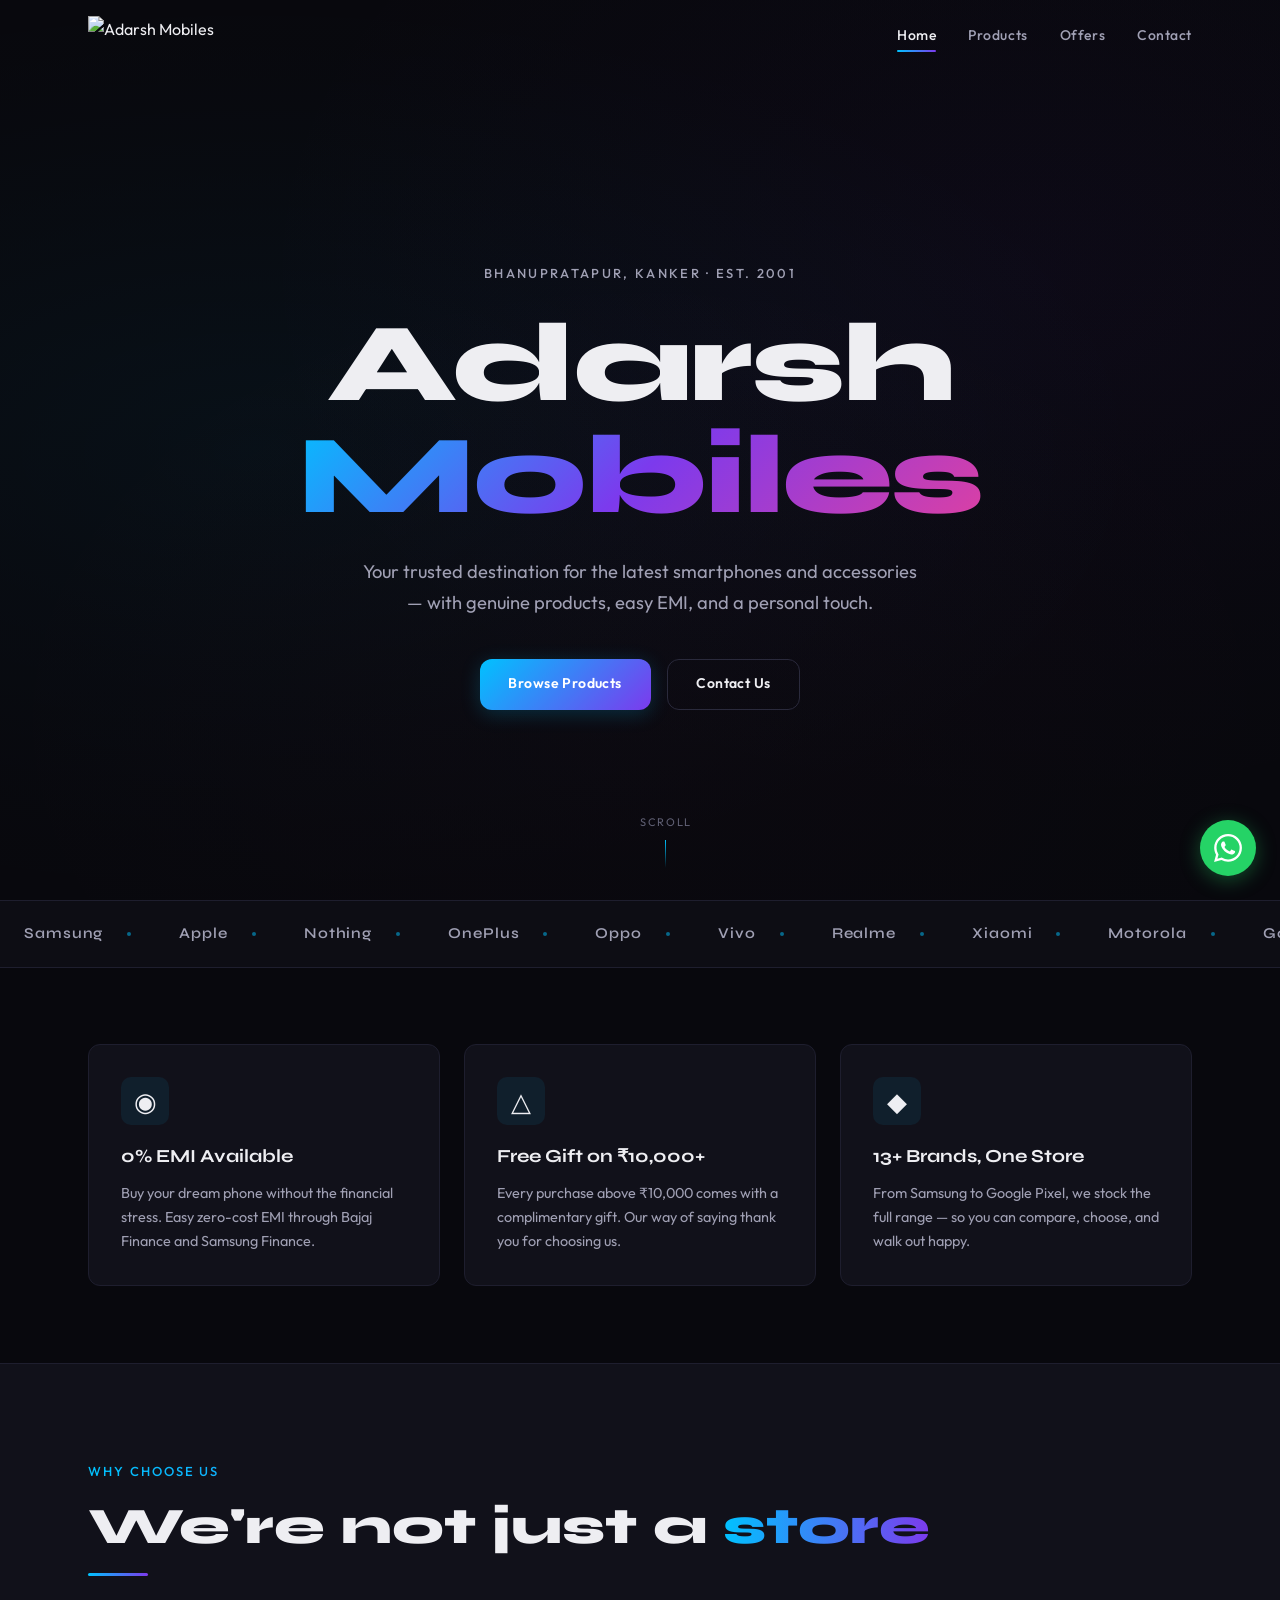
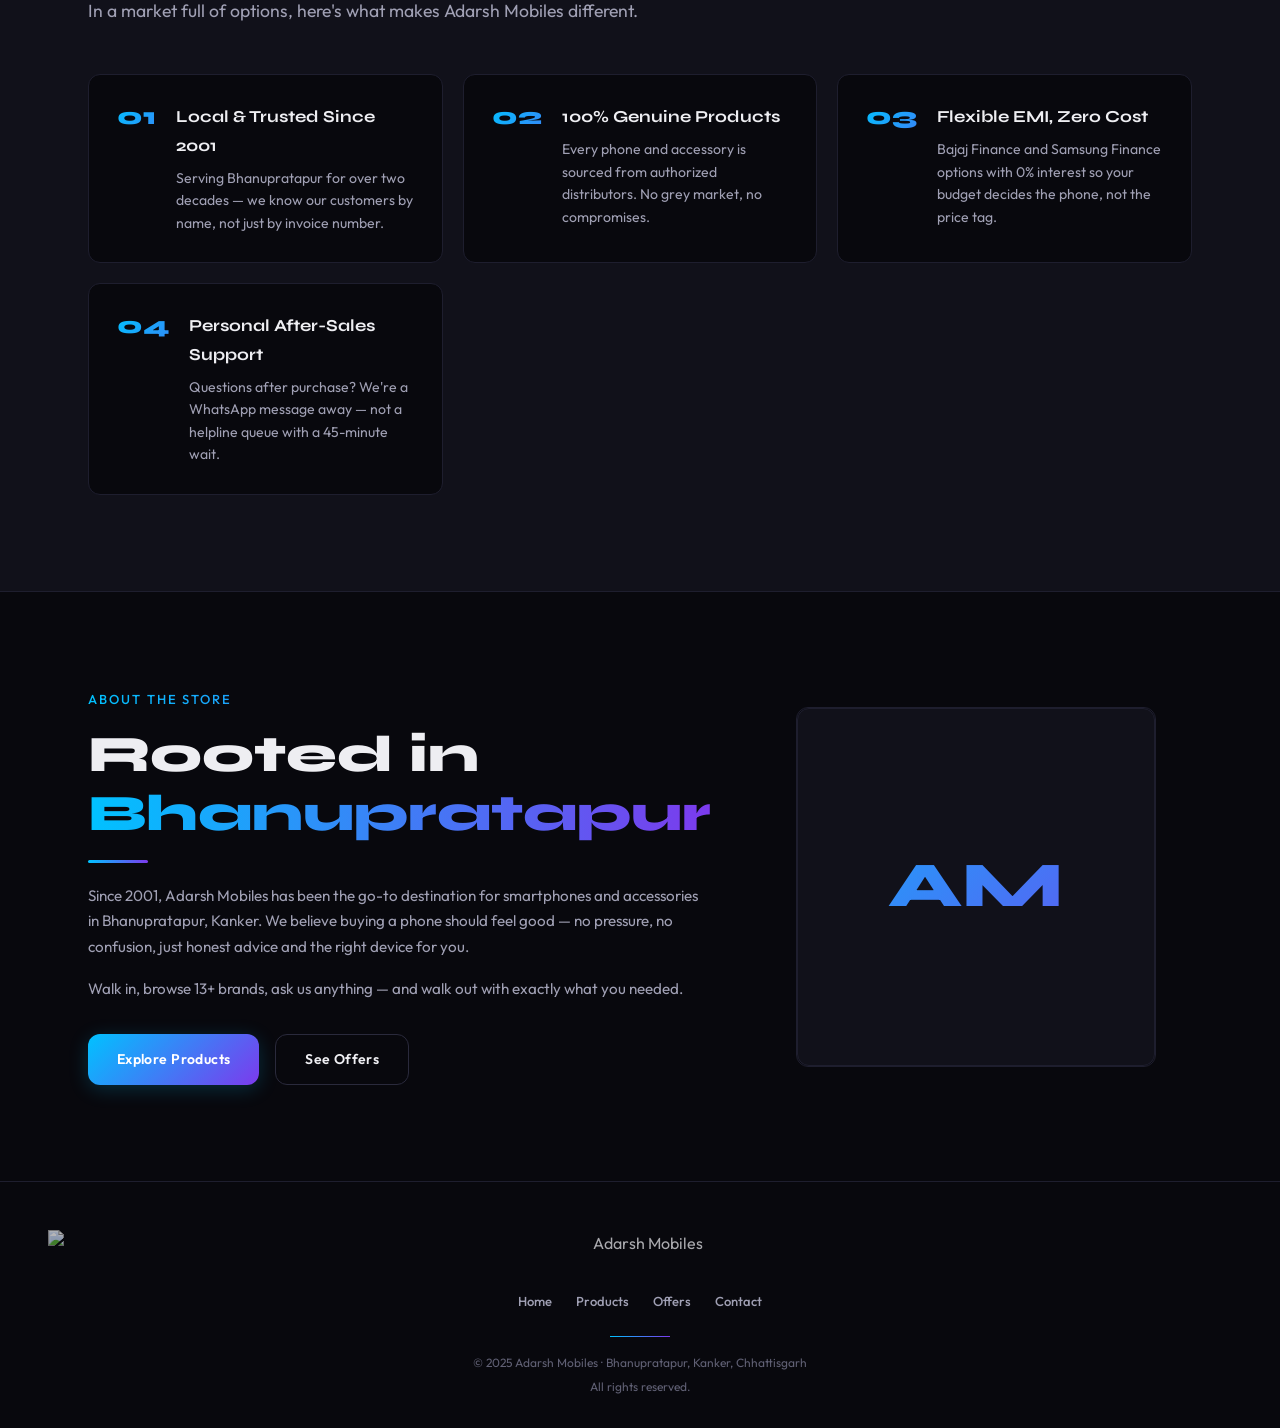
==== index.html @ e7bdaf37 "Add files via upload" ====
<!DOCTYPE html>
<html lang="en">
<head>
  <meta charset="UTF-8" />
  <meta name="viewport" content="width=device-width, initial-scale=1.0" />
  <title>Adarsh Mobiles — Bhanupratapur</title>
  <meta name="description" content="Adarsh Mobiles – Your trusted mobile phone destination in Bhanupratapur, Kanker since 2001. Latest smartphones, accessories, 0% EMI available." />
  <link rel="icon" type="image/png" href="assets/logo.png" />
  <link rel="stylesheet" href="styles.css" />
</head>
<body>

<!-- NAVBAR -->
<nav class="navbar" id="navbar">
  <div class="nav-container">
    <a href="index.html" class="nav-logo">
      <img src="assets/logo.png" alt="Adarsh Mobiles" />
    </a>
    <div class="nav-links" id="navLinks">
      <a href="index.html"    class="nav-link">Home</a>
      <a href="products.html" class="nav-link">Products</a>
      <a href="offers.html"   class="nav-link">Offers</a>
      <a href="contact.html"  class="nav-link">Contact</a>
    </div>
    <button class="hamburger" id="hamburger" aria-label="Toggle menu">
      <span></span><span></span><span></span>
    </button>
  </div>
</nav>

<!-- HERO -->
<section class="hero">
  <div class="hero-bg">
    <!-- Replace src below with actual shop photo when available -->
    <!-- <img class="hero-bg-img" src="assets/shop.jpg" alt="Adarsh Mobiles Store" /> -->
    <div class="hero-bg-placeholder">
      <div class="hero-bg-pattern"></div>
    </div>
  </div>
  <div class="hero-overlay"></div>

  <div class="hero-content page-content">
    <p class="hero-label">Bhanupratapur, Kanker &middot; Est. 2001</p>
    <h1 class="hero-title">
      Adarsh<br /><em>Mobiles</em>
    </h1>
    <p class="hero-tagline">
      Your trusted destination for the latest smartphones and accessories — with genuine products, easy EMI, and a personal touch.
    </p>
    <div class="hero-actions">
      <a href="products.html" class="btn btn-primary">Browse Products</a>
      <a href="contact.html"  class="btn btn-outline">Contact Us</a>
    </div>
  </div>

  <div class="hero-scroll-hint">
    <span>Scroll</span>
    <div class="scroll-arrow"></div>
  </div>
</section>

<!-- BRAND MARQUEE -->
<div class="marquee-section">
  <div class="marquee-track">
    <!-- First set -->
    <div class="marquee-item"><span>Samsung</span><div class="marquee-dot"></div></div>
    <div class="marquee-item"><span>Apple</span><div class="marquee-dot"></div></div>
    <div class="marquee-item"><span>Nothing</span><div class="marquee-dot"></div></div>
    <div class="marquee-item"><span>OnePlus</span><div class="marquee-dot"></div></div>
    <div class="marquee-item"><span>Oppo</span><div class="marquee-dot"></div></div>
    <div class="marquee-item"><span>Vivo</span><div class="marquee-dot"></div></div>
    <div class="marquee-item"><span>Realme</span><div class="marquee-dot"></div></div>
    <div class="marquee-item"><span>Xiaomi</span><div class="marquee-dot"></div></div>
    <div class="marquee-item"><span>Motorola</span><div class="marquee-dot"></div></div>
    <div class="marquee-item"><span>Google Pixel</span><div class="marquee-dot"></div></div>
    <div class="marquee-item"><span>iQOO</span><div class="marquee-dot"></div></div>
    <div class="marquee-item"><span>CMF</span><div class="marquee-dot"></div></div>
    <div class="marquee-item"><span>Poco</span><div class="marquee-dot"></div></div>
    <!-- Duplicate for seamless loop -->
    <div class="marquee-item"><span>Samsung</span><div class="marquee-dot"></div></div>
    <div class="marquee-item"><span>Apple</span><div class="marquee-dot"></div></div>
    <div class="marquee-item"><span>Nothing</span><div class="marquee-dot"></div></div>
    <div class="marquee-item"><span>OnePlus</span><div class="marquee-dot"></div></div>
    <div class="marquee-item"><span>Oppo</span><div class="marquee-dot"></div></div>
    <div class="marquee-item"><span>Vivo</span><div class="marquee-dot"></div></div>
    <div class="marquee-item"><span>Realme</span><div class="marquee-dot"></div></div>
    <div class="marquee-item"><span>Xiaomi</span><div class="marquee-dot"></div></div>
    <div class="marquee-item"><span>Motorola</span><div class="marquee-dot"></div></div>
    <div class="marquee-item"><span>Google Pixel</span><div class="marquee-dot"></div></div>
    <div class="marquee-item"><span>iQOO</span><div class="marquee-dot"></div></div>
    <div class="marquee-item"><span>CMF</span><div class="marquee-dot"></div></div>
    <div class="marquee-item"><span>Poco</span><div class="marquee-dot"></div></div>
  </div>
</div>

<!-- USP STRIP -->
<div style="background: var(--bg);">
  <div class="usp-grid reveal">
    <div class="usp-card">
      <div class="usp-icon">&#9673;</div>
      <h3>0% EMI Available</h3>
      <p>Buy your dream phone without the financial stress. Easy zero-cost EMI through Bajaj Finance and Samsung Finance.</p>
    </div>
    <div class="usp-card reveal reveal-delay-1">
      <div class="usp-icon">&#9651;</div>
      <h3>Free Gift on ₹10,000+</h3>
      <p>Every purchase above ₹10,000 comes with a complimentary gift. Our way of saying thank you for choosing us.</p>
    </div>
    <div class="usp-card reveal reveal-delay-2">
      <div class="usp-icon">&#9670;</div>
      <h3>13+ Brands, One Store</h3>
      <p>From Samsung to Google Pixel, we stock the full range — so you can compare, choose, and walk out happy.</p>
    </div>
  </div>
</div>

<!-- WHY CHOOSE US -->
<div style="background: var(--surface); border-top: 1px solid var(--border); border-bottom: 1px solid var(--border);">
  <div class="section">
    <div class="section-label reveal">Why Choose Us</div>
    <h2 class="section-title reveal reveal-delay-1">We're not just a <em>store</em></h2>
    <div class="gold-rule reveal reveal-delay-2"></div>
    <p class="section-subtitle reveal reveal-delay-2" style="margin-bottom: 3rem;">
      In a market full of options, here's what makes Adarsh Mobiles different.
    </p>
    <div class="wcus-grid">
      <div class="wcu-card reveal">
        <div class="wcu-num">01</div>
        <div>
          <h3>Local & Trusted Since 2001</h3>
          <p>Serving Bhanupratapur for over two decades — we know our customers by name, not just by invoice number.</p>
        </div>
      </div>
      <div class="wcu-card reveal reveal-delay-1">
        <div class="wcu-num">02</div>
        <div>
          <h3>100% Genuine Products</h3>
          <p>Every phone and accessory is sourced from authorized distributors. No grey market, no compromises.</p>
        </div>
      </div>
      <div class="wcu-card reveal reveal-delay-2">
        <div class="wcu-num">03</div>
        <div>
          <h3>Flexible EMI, Zero Cost</h3>
          <p>Bajaj Finance and Samsung Finance options with 0% interest so your budget decides the phone, not the price tag.</p>
        </div>
      </div>
      <div class="wcu-card reveal reveal-delay-3">
        <div class="wcu-num">04</div>
        <div>
          <h3>Personal After-Sales Support</h3>
          <p>Questions after purchase? We're a WhatsApp message away — not a helpline queue with a 45-minute wait.</p>
        </div>
      </div>
    </div>
  </div>
</div>

<!-- ABOUT SNIPPET -->
<div class="section">
  <div class="about-snippet">
    <div class="about-text">
      <div class="section-label reveal">About the Store</div>
      <h2 class="section-title reveal reveal-delay-1">Rooted in <em>Bhanupratapur</em></h2>
      <div class="gold-rule reveal reveal-delay-1"></div>
      <div class="reveal reveal-delay-2">
        <p>Since 2001, Adarsh Mobiles has been the go-to destination for smartphones and accessories in Bhanupratapur, Kanker. We believe buying a phone should feel good — no pressure, no confusion, just honest advice and the right device for you.</p>
        <p>Walk in, browse 13+ brands, ask us anything — and walk out with exactly what you needed.</p>
      </div>
      <div class="reveal reveal-delay-3" style="margin-top: 2rem; display: flex; gap: 1rem; flex-wrap: wrap;">
        <a href="products.html" class="btn btn-primary">Explore Products</a>
        <a href="offers.html"   class="btn btn-outline">See Offers</a>
      </div>
    </div>
    <div class="about-visual reveal reveal-delay-2">
      <!-- Replace with shop photo -->
      <div class="about-visual-placeholder">AM</div>
    </div>
  </div>
</div>

<!-- FLOATING WHATSAPP -->
<a href="https://wa.me/916264002060?text=Hi%2C%20I%27m%20interested%20in%20your%20products%20at%20Adarsh%20Mobiles."
   class="float-wa" aria-label="Chat on WhatsApp" target="_blank" rel="noopener">
  <svg viewBox="0 0 24 24" xmlns="http://www.w3.org/2000/svg">
    <path d="M17.472 14.382c-.297-.149-1.758-.867-2.03-.967-.273-.099-.471-.148-.67.15-.197.297-.767.966-.94 1.164-.173.199-.347.223-.644.075-.297-.15-1.255-.463-2.39-1.475-.883-.788-1.48-1.761-1.653-2.059-.173-.297-.018-.458.13-.606.134-.133.298-.347.446-.52.149-.174.198-.298.298-.497.099-.198.05-.371-.025-.52-.075-.149-.669-1.612-.916-2.207-.242-.579-.487-.5-.669-.51-.173-.008-.371-.01-.57-.01-.198 0-.52.074-.792.372-.272.297-1.04 1.016-1.04 2.479 0 1.462 1.065 2.875 1.213 3.074.149.198 2.096 3.2 5.077 4.487.709.306 1.262.489 1.694.625.712.227 1.36.195 1.871.118.571-.085 1.758-.719 2.006-1.413.248-.694.248-1.289.173-1.413-.074-.124-.272-.198-.57-.347m-5.421 7.403h-.004a9.87 9.87 0 01-5.031-1.378l-.361-.214-3.741.982.998-3.648-.235-.374a9.86 9.86 0 01-1.51-5.26c.001-5.45 4.436-9.884 9.888-9.884 2.64 0 5.122 1.03 6.988 2.898a9.825 9.825 0 012.893 6.994c-.003 5.45-4.437 9.884-9.885 9.884m8.413-18.297A11.815 11.815 0 0012.05 0C5.495 0 .16 5.335.157 11.892c0 2.096.547 4.142 1.588 5.945L.057 24l6.305-1.654a11.882 11.882 0 005.683 1.448h.005c6.554 0 11.89-5.335 11.893-11.893a11.821 11.821 0 00-3.48-8.413z"/>
  </svg>
</a>

<!-- FOOTER -->
<footer>
  <div class="footer-logo">
    <img src="assets/logo.png" alt="Adarsh Mobiles" />
  </div>
  <div class="footer-links">
    <a href="index.html"    class="footer-link">Home</a>
    <a href="products.html" class="footer-link">Products</a>
    <a href="offers.html"   class="footer-link">Offers</a>
    <a href="contact.html"  class="footer-link">Contact</a>
  </div>
  <div class="footer-divider"></div>
  <p class="footer-copy">
    &copy; 2025 Adarsh Mobiles &middot; Bhanupratapur, Kanker, Chhattisgarh<br />
    <span style="margin-top:0.25rem; display:block;">All rights reserved.</span>
  </p>
</footer>

<script src="main.js"></script>
</body>
</html>
---- styles.css ----
/* ═══════════════════════════════════════════
   ADARSH MOBILES — STYLES
   Fonts: Syne (headings) + Outfit (body)
   Theme: Dark + Cyan→Violet gradient accent
   ═══════════════════════════════════════════ */

@import url('https://fonts.googleapis.com/css2?family=Syne:wght@400;500;600;700;800&family=Outfit:wght@300;400;500;600&display=swap');

/* ── VARIABLES ── */
:root {
  --bg:         #08080D;
  --bg-alt:     #0D0D14;
  --surface:    #11111A;
  --surface-2:  #161622;
  --border:     #1E1E2E;
  --border-light:#2A2A3C;

  --text:       #EEEEF2;
  --text-muted: #A0A0B4;
  --text-dim:   #606074;

  /* Gradient system */
  --cyan:       #00C2FF;
  --violet:     #7C3AED;
  --magenta:    #E040A0;
  --gradient:   linear-gradient(135deg, var(--cyan), var(--violet));
  --gradient-h: linear-gradient(90deg, var(--cyan), var(--violet));
  --gradient-warm: linear-gradient(135deg, var(--violet), var(--magenta));
  --gradient-full: linear-gradient(135deg, var(--cyan), var(--violet), var(--magenta));

  /* WhatsApp */
  --wa-green:   #25D366;

  --font-head:  'Syne', sans-serif;
  --font-body:  'Outfit', sans-serif;

  --nav-h:      72px;
  --radius:     12px;
  --radius-sm:  8px;
  --max-w:      1200px;
  --transition: 0.35s cubic-bezier(0.25, 0.46, 0.45, 0.94);
}

/* ── RESET ── */
*, *::before, *::after { box-sizing: border-box; margin: 0; padding: 0; }

html {
  scroll-behavior: smooth;
  -webkit-font-smoothing: antialiased;
  -moz-osx-font-smoothing: grayscale;
}

body {
  font-family: var(--font-body);
  font-weight: 400;
  color: var(--text);
  background: var(--bg);
  line-height: 1.7;
  overflow-x: hidden;
}

img { max-width: 100%; display: block; }
a { color: inherit; text-decoration: none; }

::selection {
  background: var(--violet);
  color: #fff;
}

/* ── UTILITY ── */
.page-content { max-width: var(--max-w); margin: 0 auto; padding: 0 clamp(1.25rem, 4vw, 3rem); }
.section { max-width: var(--max-w); margin: 0 auto; padding: clamp(3rem, 8vw, 6rem) clamp(1.25rem, 4vw, 3rem); }

.section-label {
  font-family: var(--font-body);
  font-weight: 500;
  font-size: 13px;
  letter-spacing: 0.15em;
  text-transform: uppercase;
  background: var(--gradient-h);
  -webkit-background-clip: text;
  -webkit-text-fill-color: transparent;
  background-clip: text;
  margin-bottom: 1rem;
}

.section-title {
  font-family: var(--font-head);
  font-weight: 800;
  font-size: clamp(1.9rem, 4.5vw, 3.2rem);
  line-height: 1.15;
  color: var(--text);
  margin-bottom: 1rem;
}

.section-title em {
  font-style: normal;
  background: var(--gradient-h);
  -webkit-background-clip: text;
  -webkit-text-fill-color: transparent;
  background-clip: text;
}

.section-subtitle {
  font-size: clamp(0.95rem, 1.5vw, 1.1rem);
  color: var(--text-muted);
  max-width: 600px;
  line-height: 1.7;
}

.gold-rule {
  width: 60px;
  height: 3px;
  background: var(--gradient-h);
  border-radius: 3px;
  margin-bottom: 1.25rem;
}

/* ── NAVBAR ── */
.navbar {
  position: fixed;
  top: 0; left: 0; right: 0;
  z-index: 1000;
  height: var(--nav-h);
  display: flex;
  align-items: center;
  transition: background var(--transition), box-shadow var(--transition), backdrop-filter var(--transition);
}

.navbar.scrolled {
  background: rgba(8, 8, 13, 0.85);
  backdrop-filter: blur(20px) saturate(1.4);
  -webkit-backdrop-filter: blur(20px) saturate(1.4);
  box-shadow: 0 1px 0 var(--border);
}

.nav-container {
  max-width: var(--max-w);
  width: 100%;
  margin: 0 auto;
  padding: 0 clamp(1.25rem, 4vw, 3rem);
  display: flex;
  align-items: center;
  justify-content: space-between;
}

.nav-logo img {
  height: 40px;
  width: auto;
  transition: opacity var(--transition);
}
.nav-logo:hover img { opacity: 0.8; }

.nav-links {
  display: flex;
  gap: 2rem;
  align-items: center;
}

.nav-link {
  font-family: var(--font-body);
  font-weight: 500;
  font-size: 14px;
  letter-spacing: 0.04em;
  color: var(--text-muted);
  transition: color var(--transition);
  position: relative;
}

.nav-link::after {
  content: '';
  position: absolute;
  bottom: -4px;
  left: 0;
  width: 0;
  height: 2px;
  background: var(--gradient-h);
  border-radius: 2px;
  transition: width var(--transition);
}

.nav-link:hover,
.nav-link.active { color: var(--text); }
.nav-link:hover::after,
.nav-link.active::after { width: 100%; }

/* Hamburger */
.hamburger {
  display: none;
  flex-direction: column;
  gap: 5px;
  background: none;
  border: none;
  cursor: pointer;
  padding: 4px;
  z-index: 1001;
}

.hamburger span {
  width: 24px;
  height: 2px;
  background: var(--text);
  border-radius: 2px;
  transition: var(--transition);
}

.hamburger.open span:nth-child(1) { transform: rotate(45deg) translate(5px, 5px); }
.hamburger.open span:nth-child(2) { opacity: 0; }
.hamburger.open span:nth-child(3) { transform: rotate(-45deg) translate(5px, -5px); }

/* ── HERO ── */
.hero {
  position: relative;
  min-height: 100vh;
  min-height: 100dvh;
  display: flex;
  align-items: center;
  justify-content: center;
  overflow: hidden;
}

.hero-bg {
  position: absolute;
  inset: 0;
  z-index: 0;
}

.hero-bg-img {
  width: 100%;
  height: 100%;
  object-fit: cover;
  animation: kenBurns 25s ease-in-out infinite alternate;
}

@keyframes kenBurns {
  0%   { transform: scale(1)    translate(0, 0); }
  100% { transform: scale(1.08) translate(-1%, -1%); }
}

.hero-bg-placeholder {
  width: 100%; height: 100%;
  background: var(--bg);
  position: relative;
  overflow: hidden;
}

.hero-bg-pattern {
  position: absolute;
  inset: 0;
  background:
    radial-gradient(ellipse 70% 50% at 20% 50%, rgba(0, 194, 255, 0.06), transparent),
    radial-gradient(ellipse 60% 60% at 80% 30%, rgba(124, 58, 237, 0.06), transparent),
    radial-gradient(ellipse 50% 50% at 50% 80%, rgba(224, 64, 160, 0.04), transparent);
  animation: patternDrift 20s ease-in-out infinite alternate;
}

@keyframes patternDrift {
  0%   { transform: scale(1) translate(0, 0); }
  100% { transform: scale(1.05) translate(-1%, 1%); }
}

.hero-overlay {
  position: absolute;
  inset: 0;
  z-index: 1;
  background:
    linear-gradient(180deg, rgba(8,8,13,0.4) 0%, rgba(8,8,13,0.2) 40%, rgba(8,8,13,0.7) 100%);
}

.hero-content {
  position: relative;
  z-index: 2;
  text-align: center;
  padding-top: var(--nav-h);
}

.hero-label {
  font-family: var(--font-body);
  font-weight: 500;
  font-size: 13px;
  letter-spacing: 0.18em;
  text-transform: uppercase;
  color: var(--text-muted);
  margin-bottom: 1.5rem;
  opacity: 0;
  animation: fadeUp 0.8s ease forwards 0.2s;
}

.hero-title {
  font-family: var(--font-head);
  font-weight: 800;
  font-size: clamp(3rem, 10vw, 7rem);
  line-height: 1.0;
  letter-spacing: -0.02em;
  margin-bottom: 1.5rem;
  opacity: 0;
  animation: fadeUp 0.8s ease forwards 0.5s;
}

.hero-title em {
  font-style: normal;
  background: var(--gradient-full);
  -webkit-background-clip: text;
  -webkit-text-fill-color: transparent;
  background-clip: text;
}

.hero-tagline {
  font-size: clamp(0.95rem, 1.8vw, 1.15rem);
  color: var(--text-muted);
  max-width: 560px;
  margin: 0 auto 2.5rem;
  line-height: 1.7;
  opacity: 0;
  animation: fadeUp 0.8s ease forwards 0.8s;
}

.hero-actions {
  display: flex;
  gap: 1rem;
  justify-content: center;
  flex-wrap: wrap;
  opacity: 0;
  animation: fadeUp 0.8s ease forwards 1.1s;
}

@keyframes fadeUp {
  from { opacity: 0; transform: translateY(24px); }
  to   { opacity: 1; transform: translateY(0); }
}

.hero-scroll-hint {
  position: absolute;
  bottom: 2rem;
  left: 50%;
  transform: translateX(-50%);
  z-index: 2;
  display: flex;
  flex-direction: column;
  align-items: center;
  gap: 0.5rem;
  color: var(--text-dim);
  font-size: 11px;
  letter-spacing: 0.15em;
  text-transform: uppercase;
  opacity: 0;
  animation: fadeUp 0.8s ease forwards 1.5s;
}

.scroll-arrow {
  width: 1px;
  height: 28px;
  background: linear-gradient(to bottom, var(--cyan), transparent);
  animation: scrollPulse 2s ease-in-out infinite;
}

@keyframes scrollPulse {
  0%, 100% { opacity: 0.4; transform: scaleY(0.7); }
  50%      { opacity: 1;   transform: scaleY(1); }
}

/* ── BUTTONS ── */
.btn {
  display: inline-flex;
  align-items: center;
  gap: 0.5rem;
  font-family: var(--font-body);
  font-weight: 600;
  font-size: 14px;
  letter-spacing: 0.03em;
  padding: 0.8rem 1.8rem;
  border-radius: var(--radius);
  border: none;
  cursor: pointer;
  transition: all var(--transition);
  white-space: nowrap;
}

.btn-primary {
  background: var(--gradient);
  color: #fff;
  box-shadow: 0 4px 20px rgba(0, 194, 255, 0.2);
}
.btn-primary:hover {
  transform: translateY(-2px);
  box-shadow: 0 8px 30px rgba(0, 194, 255, 0.3);
}

.btn-outline {
  background: transparent;
  color: var(--text);
  border: 1px solid var(--border-light);
}
.btn-outline:hover {
  border-color: var(--cyan);
  color: var(--cyan);
  transform: translateY(-2px);
}

.btn-wa {
  background: var(--wa-green);
  color: #fff;
  font-size: 13px;
  padding: 0.65rem 1.4rem;
  border-radius: var(--radius-sm);
}
.btn-wa:hover {
  transform: translateY(-2px);
  box-shadow: 0 6px 20px rgba(37, 211, 102, 0.3);
}

/* ── MARQUEE ── */
.marquee-section {
  border-top: 1px solid var(--border);
  border-bottom: 1px solid var(--border);
  background: var(--bg-alt);
  padding: 1.25rem 0;
  overflow: hidden;
}

.marquee-track {
  display: flex;
  width: max-content;
  animation: marqueeScroll 40s linear infinite;
}

.marquee-track:hover { animation-play-state: paused; }

@keyframes marqueeScroll {
  to { transform: translateX(-50%); }
}

.marquee-item {
  display: flex;
  align-items: center;
  gap: 1.5rem;
  padding: 0 1.5rem;
  white-space: nowrap;
}

.marquee-item span {
  font-family: var(--font-head);
  font-weight: 600;
  font-size: 15px;
  letter-spacing: 0.06em;
  color: var(--text-muted);
  transition: color var(--transition);
}

.marquee-item:hover span { color: var(--text); }

.marquee-dot {
  width: 4px;
  height: 4px;
  border-radius: 50%;
  background: var(--cyan);
  opacity: 0.5;
}

/* ── USP CARDS ── */
.usp-grid {
  max-width: var(--max-w);
  margin: 0 auto;
  padding: clamp(3rem, 6vw, 5rem) clamp(1.25rem, 4vw, 3rem);
  display: grid;
  grid-template-columns: repeat(auto-fit, minmax(280px, 1fr));
  gap: 1.5rem;
}

.usp-card {
  position: relative;
  background: var(--surface);
  border: 1px solid var(--border);
  border-radius: var(--radius);
  padding: 2rem;
  transition: all var(--transition);
  overflow: hidden;
}

.usp-card::before {
  content: '';
  position: absolute;
  top: 0; left: 0; right: 0;
  height: 2px;
  background: var(--gradient-h);
  opacity: 0;
  transition: opacity var(--transition);
}

.usp-card:hover {
  transform: translateY(-4px);
  border-color: var(--border-light);
  box-shadow: 0 12px 40px rgba(0, 0, 0, 0.3);
}

.usp-card:hover::before { opacity: 1; }

.usp-icon {
  font-size: 1.6rem;
  margin-bottom: 1rem;
  width: 48px;
  height: 48px;
  display: flex;
  align-items: center;
  justify-content: center;
  border-radius: 10px;
  background: rgba(0, 194, 255, 0.08);
}

.usp-card h3 {
  font-family: var(--font-head);
  font-weight: 700;
  font-size: 1.15rem;
  margin-bottom: 0.6rem;
  color: var(--text);
}

.usp-card p {
  font-size: 0.9rem;
  color: var(--text-muted);
  line-height: 1.65;
}

/* ── WHY CHOOSE US ── */
.wcus-grid {
  display: grid;
  grid-template-columns: repeat(auto-fit, minmax(280px, 1fr));
  gap: 1.25rem;
}

.wcu-card {
  display: flex;
  gap: 1.25rem;
  padding: 1.75rem;
  background: var(--bg);
  border: 1px solid var(--border);
  border-radius: var(--radius);
  transition: all var(--transition);
}

.wcu-card:hover {
  border-color: var(--border-light);
  transform: translateY(-3px);
  box-shadow: 0 10px 30px rgba(0, 0, 0, 0.25);
}

.wcu-num {
  font-family: var(--font-head);
  font-weight: 800;
  font-size: 1.5rem;
  background: var(--gradient);
  -webkit-background-clip: text;
  -webkit-text-fill-color: transparent;
  background-clip: text;
  flex-shrink: 0;
  line-height: 1.2;
}

.wcu-card h3 {
  font-family: var(--font-head);
  font-weight: 700;
  font-size: 1.05rem;
  margin-bottom: 0.4rem;
  color: var(--text);
}

.wcu-card p {
  font-size: 0.88rem;
  color: var(--text-muted);
  line-height: 1.6;
}

/* ── ABOUT SNIPPET ── */
.about-snippet {
  display: grid;
  grid-template-columns: 1fr 1fr;
  gap: 3rem;
  align-items: center;
}

.about-text p {
  font-size: 0.95rem;
  color: var(--text-muted);
  line-height: 1.7;
  margin-bottom: 1rem;
}

.about-visual-placeholder {
  width: 100%;
  aspect-ratio: 1;
  max-width: 360px;
  margin: 0 auto;
  display: flex;
  align-items: center;
  justify-content: center;
  border-radius: var(--radius);
  background: var(--surface);
  border: 1px solid var(--border);
  font-family: var(--font-head);
  font-weight: 800;
  font-size: 4rem;
  background: var(--gradient);
  -webkit-background-clip: text;
  -webkit-text-fill-color: transparent;
  background-clip: text;
  position: relative;
}

.about-visual-placeholder::before {
  content: '';
  position: absolute;
  inset: 0;
  border-radius: var(--radius);
  background: var(--surface);
  border: 1px solid var(--border);
  z-index: -1;
}

/* ── PAGE HERO (inner pages) ── */
.page-hero {
  padding-top: calc(var(--nav-h) + 4rem);
  padding-bottom: 3rem;
}

.page-hero-inner {
  max-width: 680px;
}

/* ── PRODUCT TABS ── */
.tab-bar {
  display: flex;
  gap: 0.5rem;
  margin-bottom: 2.5rem;
  flex-wrap: wrap;
  border-bottom: 1px solid var(--border);
  padding-bottom: 0.75rem;
}

.tab-btn {
  font-family: var(--font-body);
  font-weight: 500;
  font-size: 14px;
  letter-spacing: 0.02em;
  padding: 0.6rem 1.25rem;
  border-radius: var(--radius-sm);
  border: 1px solid transparent;
  background: transparent;
  color: var(--text-muted);
  cursor: pointer;
  transition: all var(--transition);
}

.tab-btn:hover { color: var(--text); }

.tab-btn.active {
  background: var(--gradient);
  color: #fff;
  border-color: transparent;
}

.tab-panel { display: none; }
.tab-panel.active { display: block; }

/* ── BRAND GRID ── */
.brand-grid {
  display: grid;
  grid-template-columns: repeat(auto-fill, minmax(200px, 1fr));
  gap: 1.25rem;
}

.brand-card {
  position: relative;
  background: var(--surface);
  border: 1px solid var(--border);
  border-radius: var(--radius);
  padding: 2rem 1.5rem;
  text-align: center;
  transition: all var(--transition);
  overflow: hidden;
}

.brand-card::before {
  content: '';
  position: absolute;
  inset: -1px;
  border-radius: var(--radius);
  padding: 1px;
  background: var(--gradient);
  -webkit-mask: linear-gradient(#fff 0 0) content-box, linear-gradient(#fff 0 0);
  mask: linear-gradient(#fff 0 0) content-box, linear-gradient(#fff 0 0);
  -webkit-mask-composite: xor;
  mask-composite: exclude;
  opacity: 0;
  transition: opacity var(--transition);
}

.brand-card:hover {
  transform: translateY(-4px);
  box-shadow: 0 12px 40px rgba(0, 0, 0, 0.3);
}

.brand-card:hover::before { opacity: 1; }

.brand-icon {
  font-size: 2rem;
  margin-bottom: 0.75rem;
}

.brand-card h3 {
  font-family: var(--font-head);
  font-weight: 700;
  font-size: 1.05rem;
  margin-bottom: 1rem;
  color: var(--text);
}

.brand-card .btn-wa {
  width: 100%;
  justify-content: center;
  font-size: 12px;
  padding: 0.55rem 1rem;
}

/* ── ACCESSORIES GRID ── */
.acc-grid {
  display: grid;
  grid-template-columns: repeat(auto-fill, minmax(260px, 1fr));
  gap: 1.25rem;
}

.acc-card {
  background: var(--surface);
  border: 1px solid var(--border);
  border-radius: var(--radius);
  padding: 2rem;
  display: flex;
  flex-direction: column;
  transition: all var(--transition);
}

.acc-card:hover {
  transform: translateY(-4px);
  border-color: var(--border-light);
  box-shadow: 0 12px 40px rgba(0, 0, 0, 0.3);
}

.acc-icon {
  font-size: 1.75rem;
  margin-bottom: 1rem;
}

.acc-card h3 {
  font-family: var(--font-head);
  font-weight: 700;
  font-size: 1.05rem;
  margin-bottom: 0.5rem;
  color: var(--text);
}

.acc-card p {
  font-size: 0.88rem;
  color: var(--text-muted);
  line-height: 1.6;
  margin-bottom: 1.25rem;
}

.acc-card .btn-wa {
  width: 100%;
  justify-content: center;
  font-size: 12px;
}

/* ── OFFERS ── */
.offers-grid {
  display: grid;
  grid-template-columns: repeat(auto-fit, minmax(320px, 1fr));
  gap: 1.5rem;
  margin-bottom: 2rem;
}

.offer-card {
  position: relative;
  background: var(--surface);
  border: 1px solid var(--border);
  border-radius: var(--radius);
  padding: 2.5rem 2rem;
  overflow: hidden;
  transition: all var(--transition);
}

.offer-card:hover {
  transform: translateY(-4px);
  box-shadow: 0 12px 40px rgba(0, 0, 0, 0.3);
}

.offer-tag {
  display: inline-block;
  font-family: var(--font-body);
  font-weight: 600;
  font-size: 11px;
  letter-spacing: 0.1em;
  text-transform: uppercase;
  padding: 0.35rem 0.8rem;
  border-radius: 6px;
  background: rgba(0, 194, 255, 0.1);
  color: var(--cyan);
  margin-bottom: 1.25rem;
}

.offer-card h2 {
  font-family: var(--font-head);
  font-weight: 800;
  font-size: clamp(2.2rem, 5vw, 3rem);
  line-height: 1.1;
  margin-bottom: 1rem;
  color: var(--text);
}

.offer-card h2 em {
  font-style: normal;
  background: var(--gradient-h);
  -webkit-background-clip: text;
  -webkit-text-fill-color: transparent;
  background-clip: text;
}

.offer-card p {
  font-size: 0.92rem;
  color: var(--text-muted);
  line-height: 1.65;
  margin-bottom: 1.25rem;
}

.offer-partners {
  display: flex;
  gap: 0.5rem;
  flex-wrap: wrap;
}

.partner-tag {
  font-size: 12px;
  font-weight: 500;
  padding: 0.3rem 0.75rem;
  border-radius: 6px;
  background: var(--surface-2);
  border: 1px solid var(--border);
  color: var(--text-muted);
}

.offer-bg-text {
  position: absolute;
  right: -10px;
  bottom: -20px;
  font-family: var(--font-head);
  font-weight: 800;
  font-size: 8rem;
  background: var(--gradient);
  -webkit-background-clip: text;
  -webkit-text-fill-color: transparent;
  background-clip: text;
  opacity: 0.06;
  pointer-events: none;
  line-height: 1;
}

/* ── CANT FIND ── */
.cant-find {
  text-align: center;
  padding: 3rem 2rem;
  background: var(--surface);
  border: 1px solid var(--border);
  border-radius: var(--radius);
}

.cant-find h2 {
  font-family: var(--font-head);
  font-weight: 700;
  font-size: clamp(1.3rem, 3vw, 1.6rem);
  margin-bottom: 0.75rem;
  color: var(--text);
}

.cant-find p {
  font-size: 0.92rem;
  color: var(--text-muted);
  max-width: 520px;
  margin: 0 auto 1.5rem;
  line-height: 1.65;
}

/* ── CONTACT ── */
.contact-grid {
  display: grid;
  grid-template-columns: 1fr 1fr;
  gap: 3rem;
  align-items: start;
}

.contact-info-block {
  display: flex;
  flex-direction: column;
  gap: 2.5rem;
}

.contact-detail-label {
  display: block;
  font-family: var(--font-body);
  font-weight: 500;
  font-size: 12px;
  letter-spacing: 0.12em;
  text-transform: uppercase;
  background: var(--gradient-h);
  -webkit-background-clip: text;
  -webkit-text-fill-color: transparent;
  background-clip: text;
  margin-bottom: 0.75rem;
}

.contact-detail-value {
  font-family: var(--font-head);
  font-weight: 700;
  font-size: 1.15rem;
  color: var(--text);
  margin-bottom: 0.25rem;
}

.contact-detail-sub {
  font-size: 0.9rem;
  color: var(--text-muted);
}

.wa-buttons {
  display: flex;
  flex-direction: column;
  gap: 0.75rem;
}

.social-row {
  display: flex;
  gap: 0.75rem;
  flex-wrap: wrap;
}

.social-btn {
  display: inline-flex;
  align-items: center;
  gap: 0.5rem;
  font-size: 13px;
  font-weight: 500;
  color: var(--text-muted);
  padding: 0.5rem 0.75rem;
  border-radius: var(--radius-sm);
  background: var(--surface);
  border: 1px solid var(--border);
  transition: all var(--transition);
}

.social-btn svg {
  width: 18px; height: 18px;
  fill: var(--text-muted);
  transition: fill var(--transition);
}

.social-btn:hover {
  border-color: var(--border-light);
  color: var(--text);
}
.social-btn:hover svg { fill: var(--text); }

.map-container {
  border-radius: var(--radius);
  overflow: hidden;
  border: 1px solid var(--border);
  aspect-ratio: 4/3;
}

.map-container iframe {
  width: 100%;
  height: 100%;
  border: none;
  filter: invert(0.92) hue-rotate(180deg) brightness(0.95) contrast(1.1);
}

/* ── FLOATING WHATSAPP ── */
.float-wa {
  position: fixed;
  bottom: 1.5rem;
  right: 1.5rem;
  z-index: 900;
  width: 56px;
  height: 56px;
  border-radius: 50%;
  background: var(--wa-green);
  display: flex;
  align-items: center;
  justify-content: center;
  box-shadow: 0 4px 20px rgba(37, 211, 102, 0.35);
  transition: all var(--transition);
  animation: waPulse 3s ease-in-out infinite;
}

.float-wa svg {
  width: 28px;
  height: 28px;
  fill: #fff;
}

.float-wa:hover {
  transform: scale(1.08);
  box-shadow: 0 6px 28px rgba(37, 211, 102, 0.45);
}

@keyframes waPulse {
  0%, 100% { box-shadow: 0 4px 20px rgba(37, 211, 102, 0.35); }
  50%      { box-shadow: 0 4px 20px rgba(37, 211, 102, 0.55), 0 0 0 10px rgba(37, 211, 102, 0.08); }
}

/* ── FOOTER ── */
footer {
  border-top: 1px solid var(--border);
  padding: 3rem clamp(1.25rem, 4vw, 3rem) 2rem;
  text-align: center;
}

.footer-logo img {
  height: 36px;
  margin: 0 auto 1.5rem;
  opacity: 0.7;
}

.footer-links {
  display: flex;
  justify-content: center;
  gap: 1.5rem;
  margin-bottom: 1.5rem;
}

.footer-link {
  font-size: 13px;
  font-weight: 500;
  color: var(--text-muted);
  transition: color var(--transition);
}
.footer-link:hover { color: var(--text); }

.footer-divider {
  width: 60px;
  height: 1px;
  background: var(--gradient-h);
  margin: 0 auto 1rem;
}

.footer-copy {
  font-size: 12px;
  color: var(--text-dim);
  line-height: 1.6;
}

/* ── SCROLL REVEAL ── */
.reveal {
  opacity: 0;
  transform: translateY(30px);
  transition: opacity 0.7s ease, transform 0.7s ease;
}

.reveal.visible {
  opacity: 1;
  transform: translateY(0);
}

.reveal-delay-1 { transition-delay: 0.12s; }
.reveal-delay-2 { transition-delay: 0.24s; }
.reveal-delay-3 { transition-delay: 0.36s; }

/* ── RESPONSIVE ── */
@media (max-width: 768px) {
  .nav-links {
    position: fixed;
    top: 0; right: 0;
    width: 280px;
    height: 100vh;
    height: 100dvh;
    background: rgba(8, 8, 13, 0.97);
    backdrop-filter: blur(24px);
    -webkit-backdrop-filter: blur(24px);
    flex-direction: column;
    justify-content: center;
    gap: 2rem;
    padding: 2rem;
    transform: translateX(100%);
    transition: transform var(--transition);
    border-left: 1px solid var(--border);
  }

  .nav-links.open { transform: translateX(0); }

  .nav-link {
    font-size: 18px;
    font-weight: 600;
  }

  .hamburger { display: flex; }

  .hero-title {
    font-size: clamp(2.5rem, 12vw, 4.5rem);
  }

  .about-snippet {
    grid-template-columns: 1fr;
    text-align: center;
  }

  .about-visual-placeholder { max-width: 240px; }

  .contact-grid {
    grid-template-columns: 1fr;
  }

  .brand-grid {
    grid-template-columns: repeat(auto-fill, minmax(150px, 1fr));
  }

  .offers-grid {
    grid-template-columns: 1fr;
  }
}

@media (max-width: 480px) {
  .usp-grid { grid-template-columns: 1fr; }
  .wcus-grid { grid-template-columns: 1fr; }
  .brand-grid { grid-template-columns: repeat(2, 1fr); gap: 0.75rem; }
  .acc-grid { grid-template-columns: 1fr; }

  .tab-bar { gap: 0.25rem; }
  .tab-btn { font-size: 12px; padding: 0.5rem 0.8rem; }
}
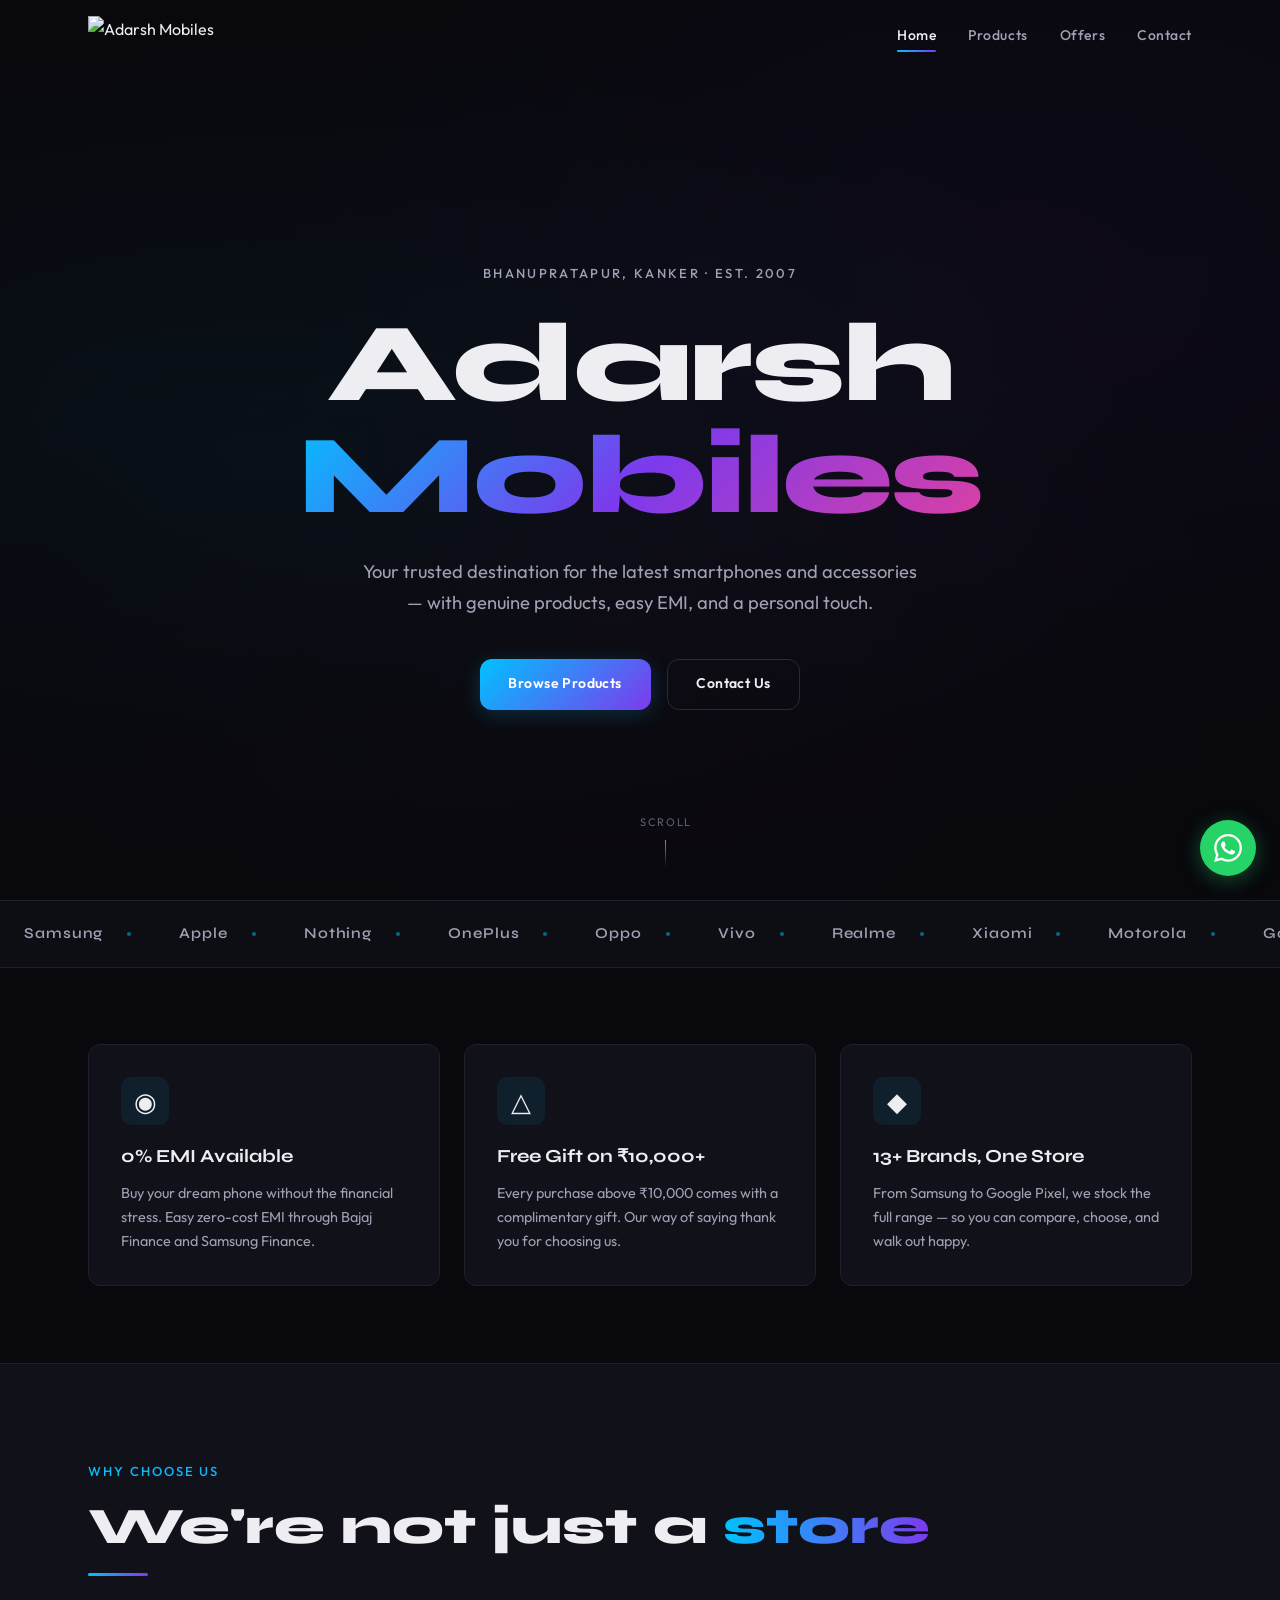
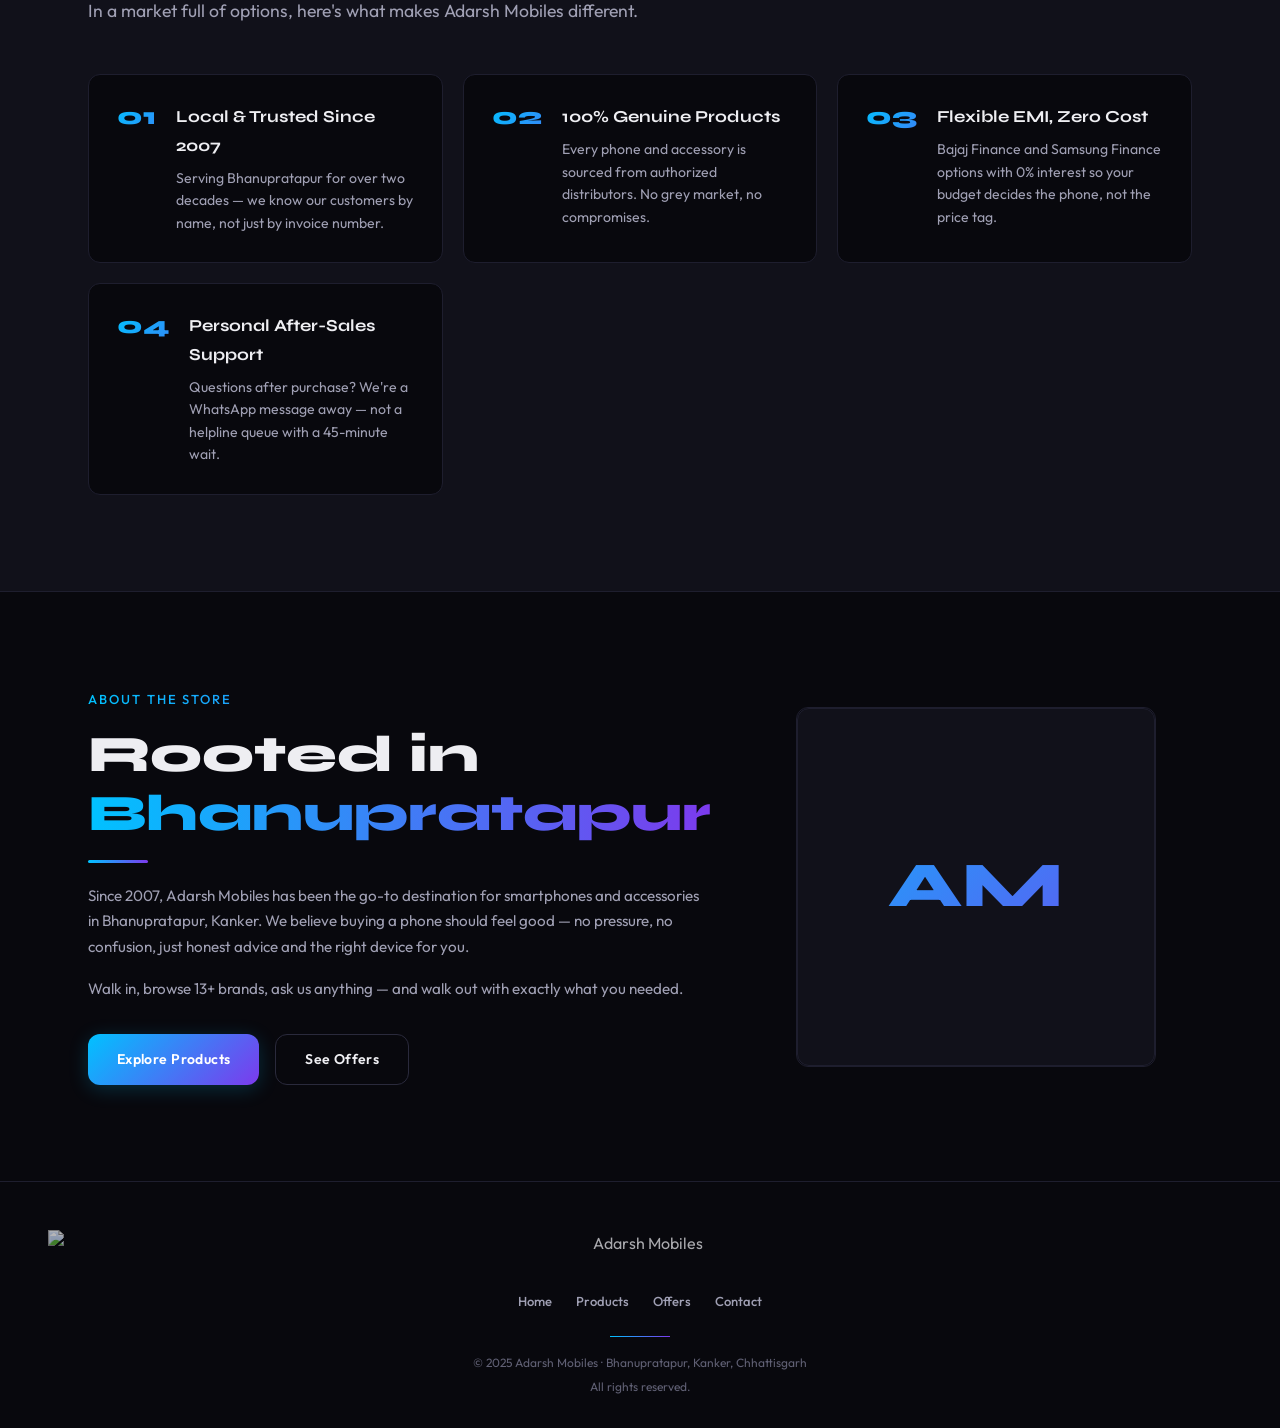
==== commit e3ca606d: "Update establishment year from 2001 to 2007" ====
--- a/index.html
+++ b/index.html
@@ -4,7 +4,7 @@
   <meta charset="UTF-8" />
   <meta name="viewport" content="width=device-width, initial-scale=1.0" />
   <title>Adarsh Mobiles — Bhanupratapur</title>
-  <meta name="description" content="Adarsh Mobiles – Your trusted mobile phone destination in Bhanupratapur, Kanker since 2001. Latest smartphones, accessories, 0% EMI available." />
+  <meta name="description" content="Adarsh Mobiles – Your trusted mobile phone destination in Bhanupratapur, Kanker since 2007. Latest smartphones, accessories, 0% EMI available." />
   <link rel="icon" type="image/png" href="assets/logo.png" />
   <link rel="stylesheet" href="styles.css" />
 </head>
@@ -40,7 +40,7 @@
   <div class="hero-overlay"></div>
 
   <div class="hero-content page-content">
-    <p class="hero-label">Bhanupratapur, Kanker &middot; Est. 2001</p>
+    <p class="hero-label">Bhanupratapur, Kanker &middot; Est. 2007</p>
     <h1 class="hero-title">
       Adarsh<br /><em>Mobiles</em>
     </h1>
@@ -127,7 +127,7 @@
       <div class="wcu-card reveal">
         <div class="wcu-num">01</div>
         <div>
-          <h3>Local & Trusted Since 2001</h3>
+          <h3>Local & Trusted Since 2007</h3>
           <p>Serving Bhanupratapur for over two decades — we know our customers by name, not just by invoice number.</p>
         </div>
       </div>
@@ -164,7 +164,7 @@
       <h2 class="section-title reveal reveal-delay-1">Rooted in <em>Bhanupratapur</em></h2>
       <div class="gold-rule reveal reveal-delay-1"></div>
       <div class="reveal reveal-delay-2">
-        <p>Since 2001, Adarsh Mobiles has been the go-to destination for smartphones and accessories in Bhanupratapur, Kanker. We believe buying a phone should feel good — no pressure, no confusion, just honest advice and the right device for you.</p>
+        <p>Since 2007, Adarsh Mobiles has been the go-to destination for smartphones and accessories in Bhanupratapur, Kanker. We believe buying a phone should feel good — no pressure, no confusion, just honest advice and the right device for you.</p>
         <p>Walk in, browse 13+ brands, ask us anything — and walk out with exactly what you needed.</p>
       </div>
       <div class="reveal reveal-delay-3" style="margin-top: 2rem; display: flex; gap: 1rem; flex-wrap: wrap;">
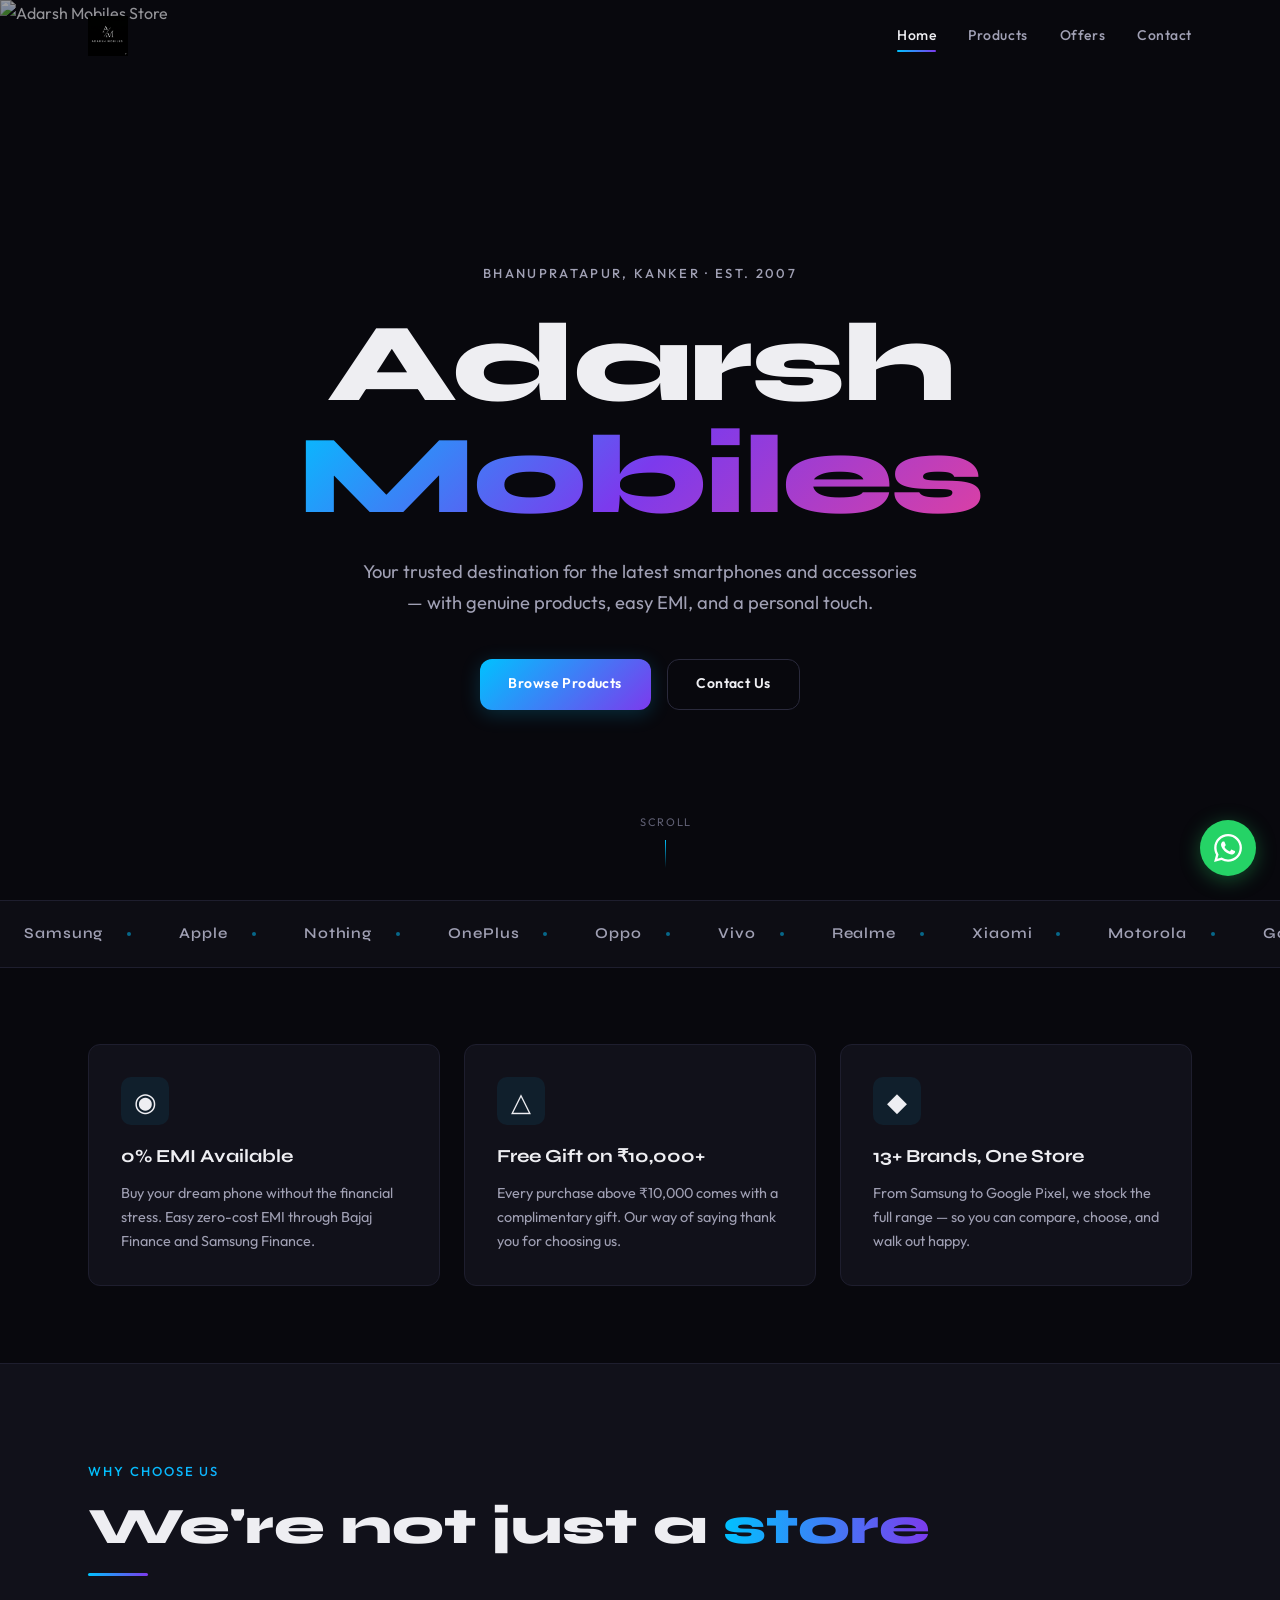
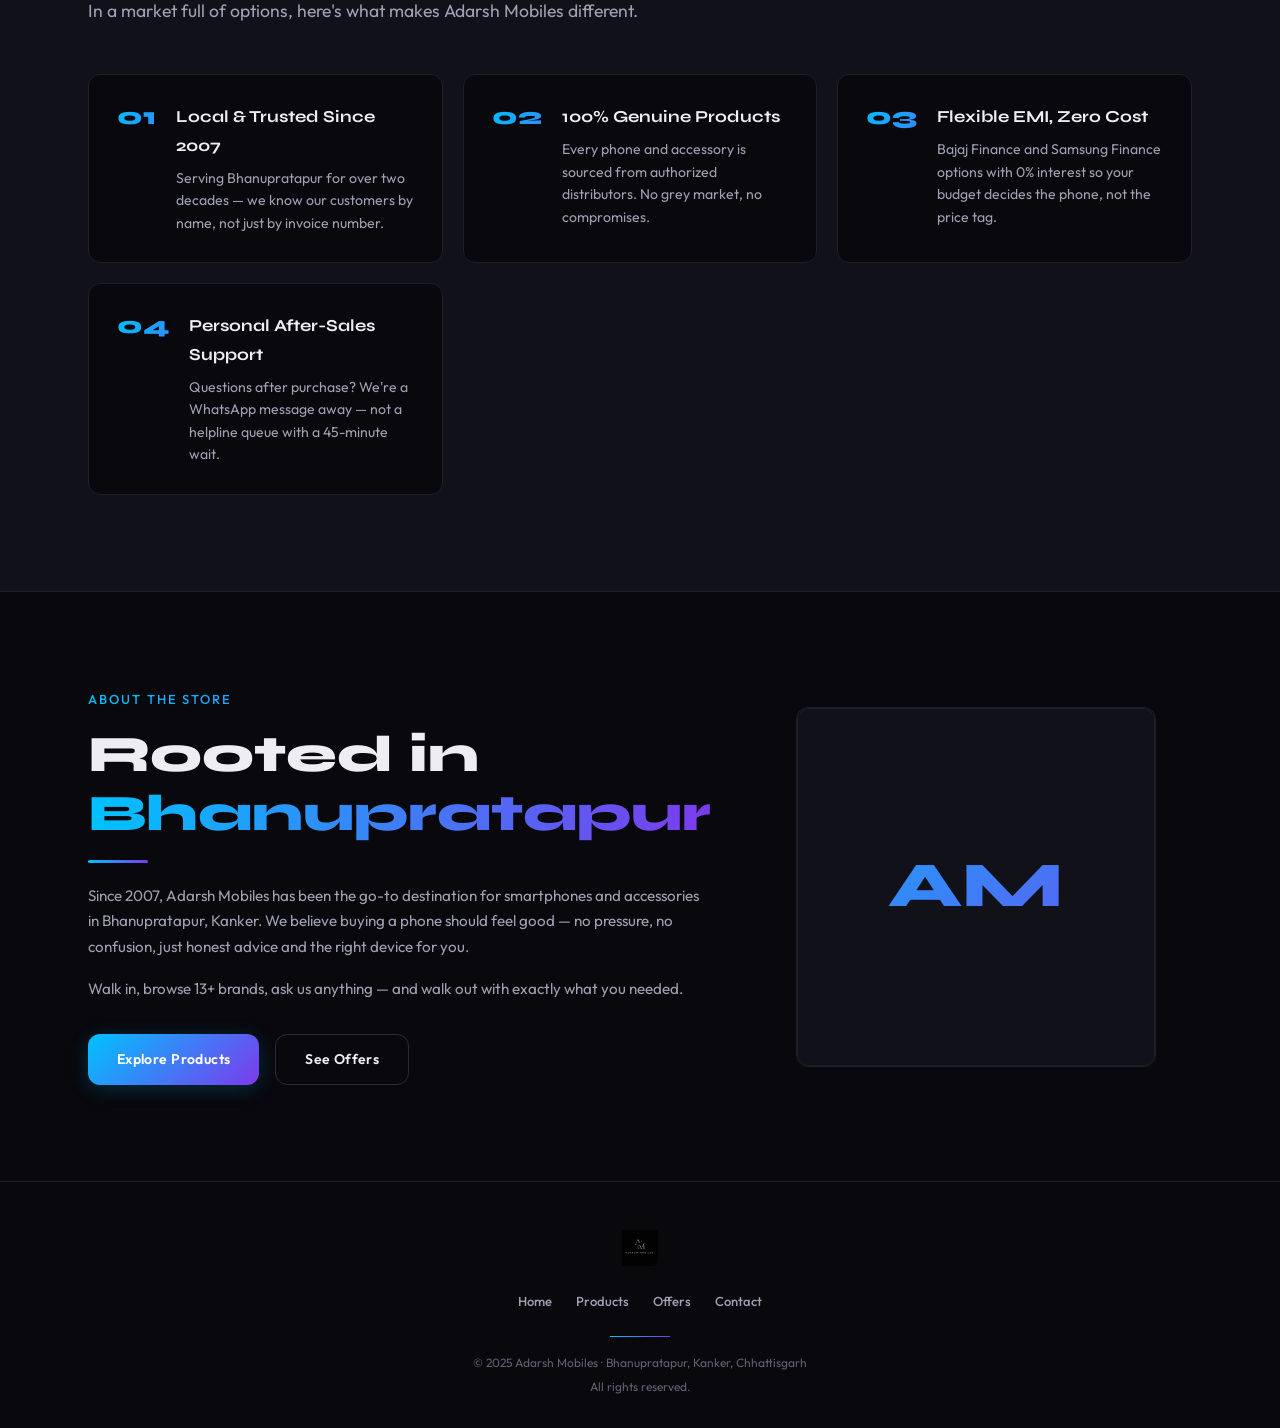
==== commit 072e1081: "Uncomment hero background image in index.html" ====
--- a/index.html
+++ b/index.html
@@ -32,7 +32,7 @@
 <section class="hero">
   <div class="hero-bg">
     <!-- Replace src below with actual shop photo when available -->
-    <!-- <img class="hero-bg-img" src="assets/shop.jpg" alt="Adarsh Mobiles Store" /> -->
+    <img class="hero-bg-img" src="assets/shop.jpg" alt="Adarsh Mobiles Store" />
     <div class="hero-bg-placeholder">
       <div class="hero-bg-pattern"></div>
     </div>
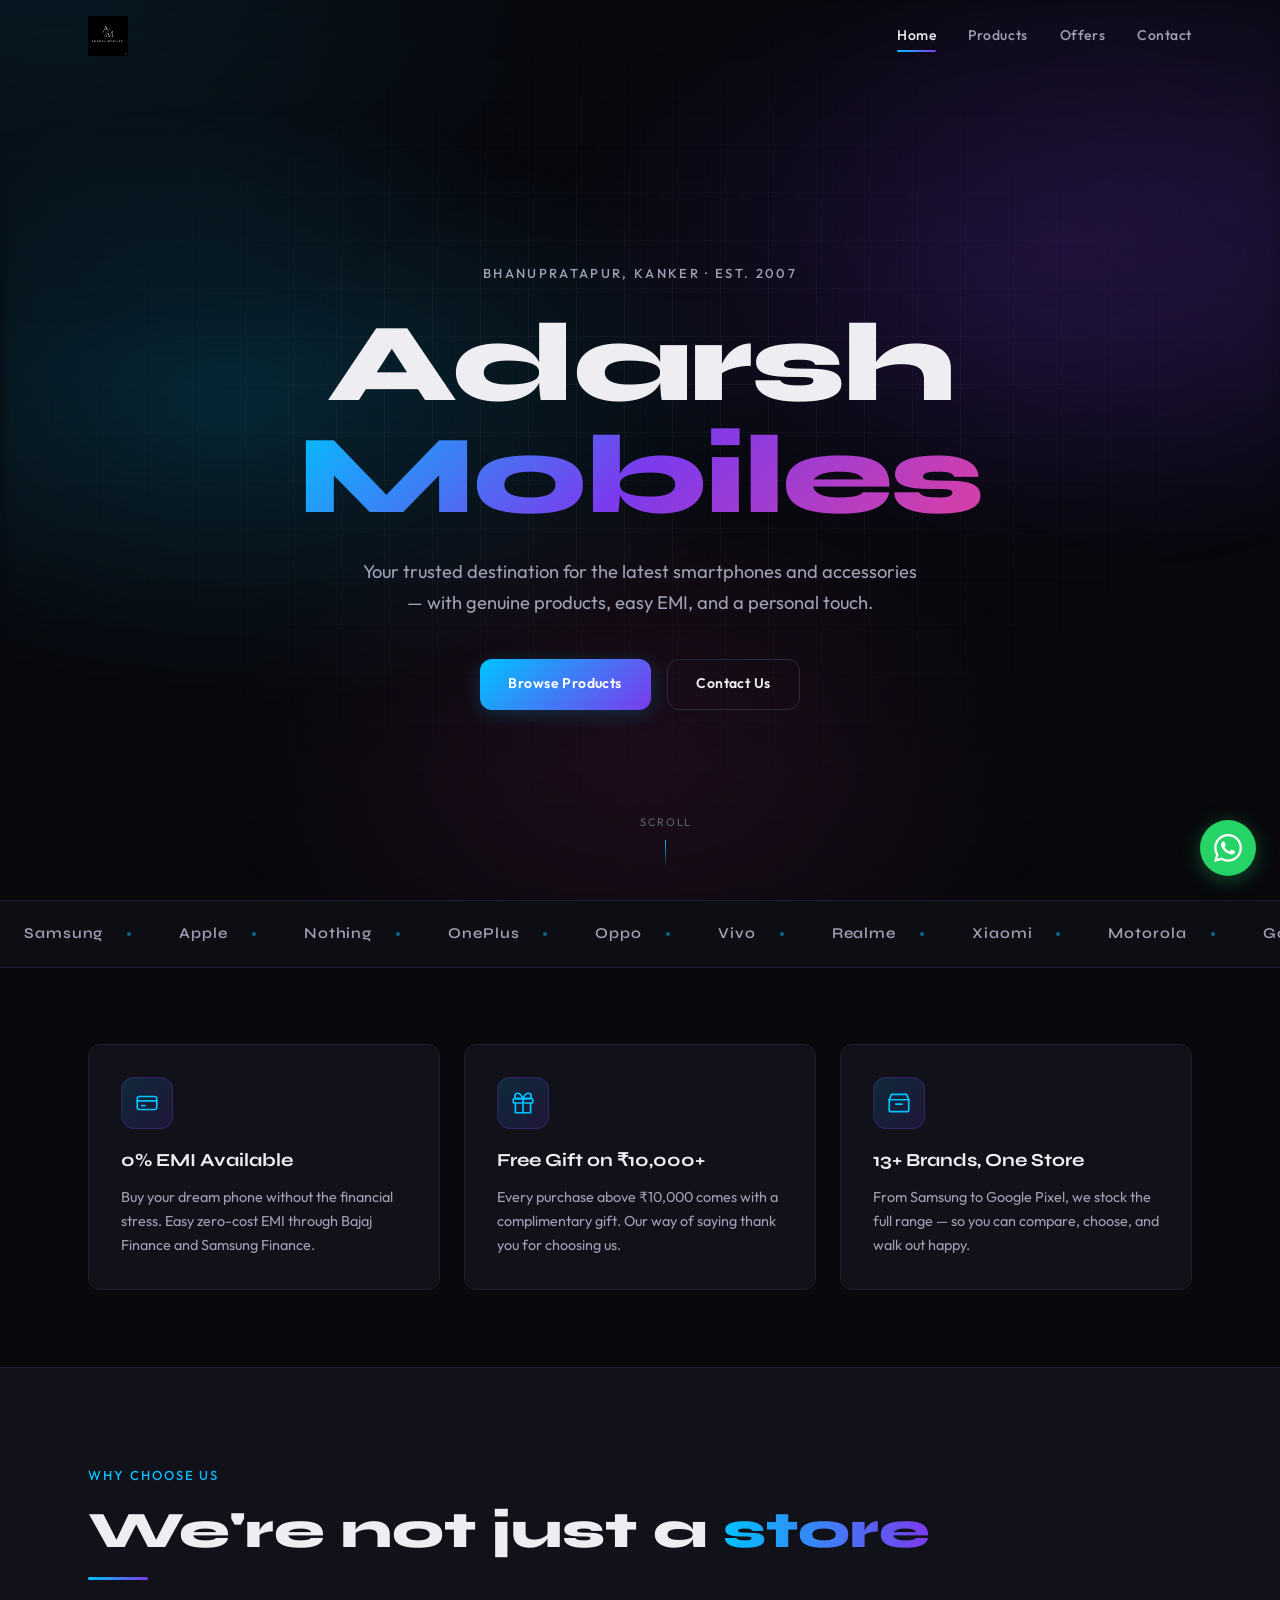
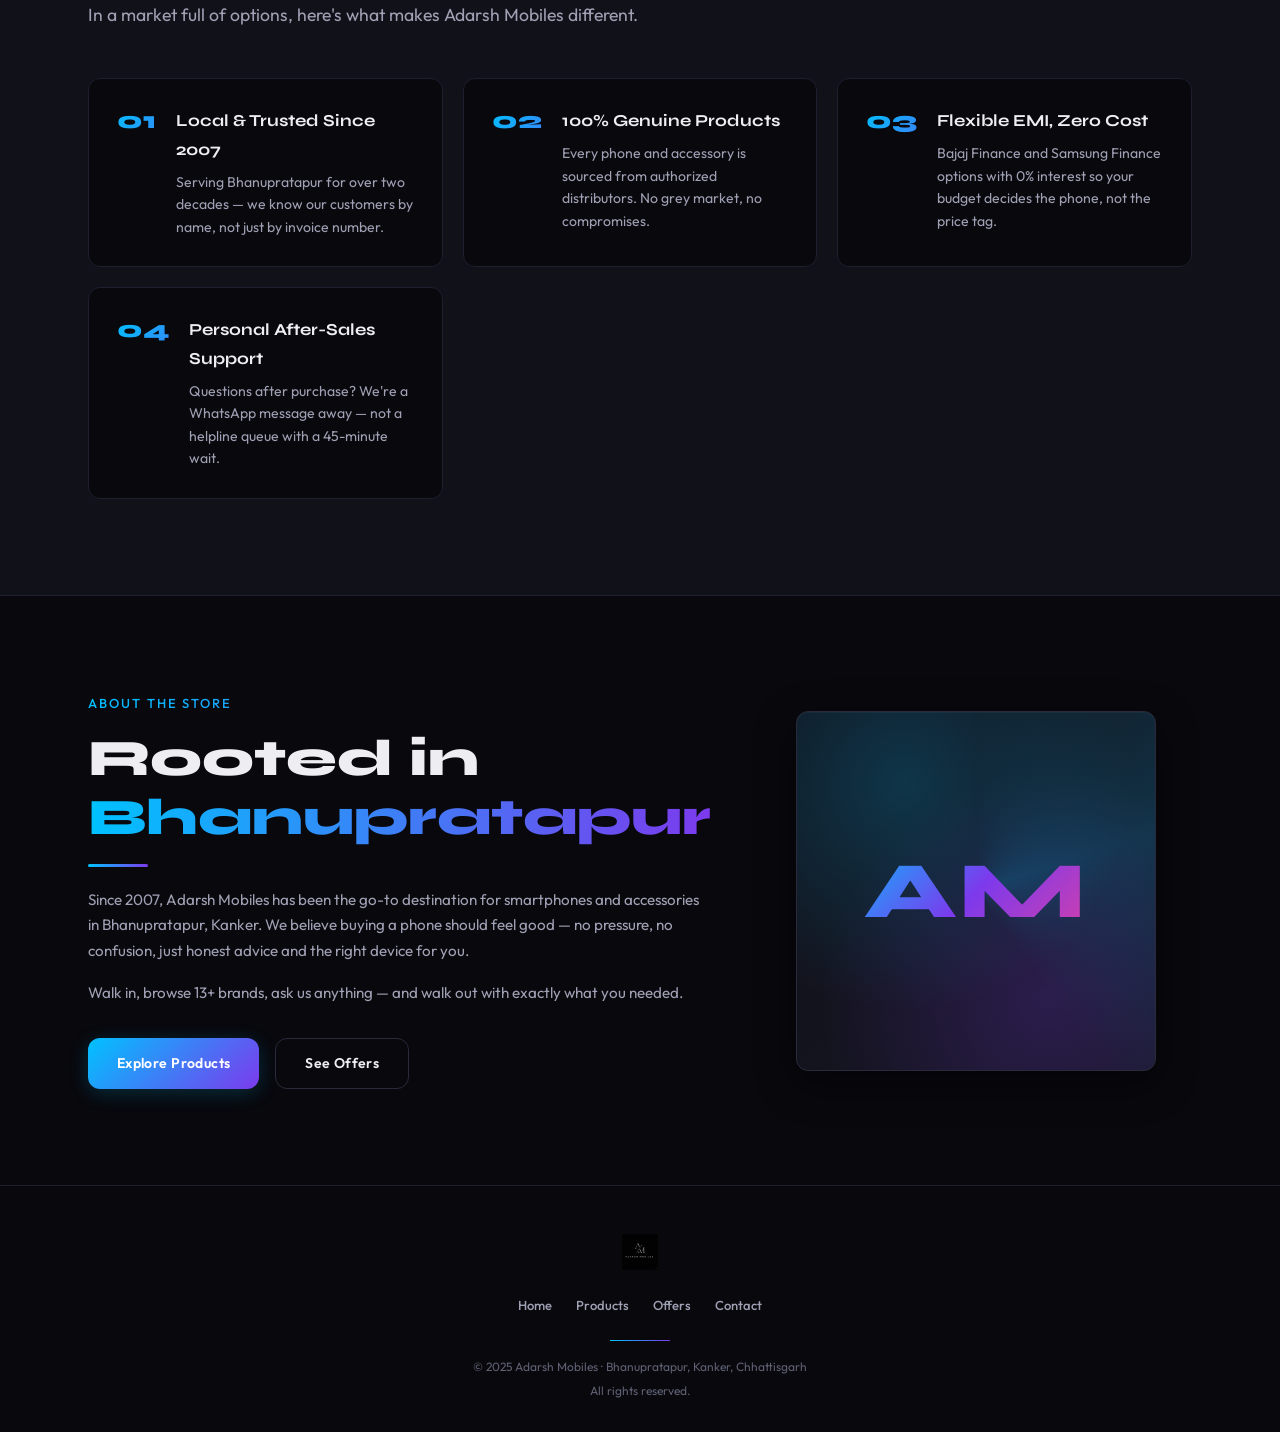
==== commit a27aef8a: "Add files via upload" ====
--- a/index.html
+++ b/index.html
@@ -32,7 +32,7 @@
 <section class="hero">
   <div class="hero-bg">
     <!-- Replace src below with actual shop photo when available -->
-    <img class="hero-bg-img" src="assets/shop.jpg" alt="Adarsh Mobiles Store" />
+    <!-- <img class="hero-bg-img" src="assets/shop.jpg" alt="Adarsh Mobiles Store" /> -->
     <div class="hero-bg-placeholder">
       <div class="hero-bg-pattern"></div>
     </div>
@@ -96,18 +96,24 @@
 <!-- USP STRIP -->
 <div style="background: var(--bg);">
   <div class="usp-grid reveal">
-    <div class="usp-card">
-      <div class="usp-icon">&#9673;</div>
+    <div class="usp-card reveal">
+      <div class="usp-icon">
+        <svg viewBox="0 0 24 24"><rect x="3" y="6" width="18" height="12" rx="2"/><line x1="3" y1="10" x2="21" y2="10"/><line x1="7" y1="14.5" x2="10" y2="14.5"/></svg>
+      </div>
       <h3>0% EMI Available</h3>
       <p>Buy your dream phone without the financial stress. Easy zero-cost EMI through Bajaj Finance and Samsung Finance.</p>
     </div>
     <div class="usp-card reveal reveal-delay-1">
-      <div class="usp-icon">&#9651;</div>
+      <div class="usp-icon">
+        <svg viewBox="0 0 24 24"><rect x="3" y="8" width="18" height="4" rx="1"/><path d="M5 12v9h14v-9"/><path d="M12 8v13"/><path d="M12 8s-2-5-5-5a2.5 2.5 0 0 0 0 5zM12 8s2-5 5-5a2.5 2.5 0 0 1 0 5z"/></svg>
+      </div>
       <h3>Free Gift on ₹10,000+</h3>
       <p>Every purchase above ₹10,000 comes with a complimentary gift. Our way of saying thank you for choosing us.</p>
     </div>
     <div class="usp-card reveal reveal-delay-2">
-      <div class="usp-icon">&#9670;</div>
+      <div class="usp-icon">
+        <svg viewBox="0 0 24 24"><path d="M3 9l2-5h14l2 5"/><path d="M3 9v10a1 1 0 0 0 1 1h16a1 1 0 0 0 1-1V9"/><path d="M3 9h18"/><path d="M9 13h6"/></svg>
+      </div>
       <h3>13+ Brands, One Store</h3>
       <p>From Samsung to Google Pixel, we stock the full range — so you can compare, choose, and walk out happy.</p>
     </div>
@@ -174,7 +180,7 @@
     </div>
     <div class="about-visual reveal reveal-delay-2">
       <!-- Replace with shop photo -->
-      <div class="about-visual-placeholder">AM</div>
+      <div class="about-visual-placeholder" aria-label="Adarsh Mobiles"></div>
     </div>
   </div>
 </div>
--- a/styles.css
+++ b/styles.css
@@ -57,6 +57,48 @@
   background: var(--bg);
   line-height: 1.7;
   overflow-x: hidden;
+  position: relative;
+  isolation: isolate;
+}
+
+/* Ambient animated background (applies to every page) */
+body::before {
+  content: '';
+  position: fixed;
+  inset: -10%;
+  z-index: -2;
+  background:
+    radial-gradient(ellipse 900px 550px at 12% 8%,  rgba(0, 194, 255, 0.14), transparent 60%),
+    radial-gradient(ellipse 800px 600px at 88% 28%, rgba(124, 58, 237, 0.14), transparent 60%),
+    radial-gradient(ellipse 700px 550px at 50% 95%, rgba(224, 64, 160, 0.12), transparent 60%);
+  animation: ambientDrift 24s ease-in-out infinite alternate;
+  pointer-events: none;
+  will-change: transform;
+}
+
+body::after {
+  content: '';
+  position: fixed;
+  inset: 0;
+  z-index: -1;
+  background-image:
+    linear-gradient(rgba(124, 58, 237, 0.055) 1px, transparent 1px),
+    linear-gradient(90deg, rgba(0, 194, 255, 0.055) 1px, transparent 1px);
+  background-size: 64px 64px;
+  -webkit-mask: radial-gradient(ellipse at 50% 40%, #000 5%, transparent 75%);
+          mask: radial-gradient(ellipse at 50% 40%, #000 5%, transparent 75%);
+  pointer-events: none;
+  opacity: 0.7;
+}
+
+@keyframes ambientDrift {
+  0%   { transform: translate(0, 0)      scale(1); }
+  50%  { transform: translate(-1.5%, 1%) scale(1.04); }
+  100% { transform: translate(1.5%, -1%) scale(1.02); }
+}
+
+@media (prefers-reduced-motion: reduce) {
+  body::before { animation: none; }
 }
 
 img { max-width: 100%; display: block; }
@@ -239,7 +281,7 @@
 
 .hero-bg-placeholder {
   width: 100%; height: 100%;
-  background: var(--bg);
+  background: transparent;
   position: relative;
   overflow: hidden;
 }
@@ -248,10 +290,24 @@
   position: absolute;
   inset: 0;
   background:
-    radial-gradient(ellipse 70% 50% at 20% 50%, rgba(0, 194, 255, 0.06), transparent),
-    radial-gradient(ellipse 60% 60% at 80% 30%, rgba(124, 58, 237, 0.06), transparent),
-    radial-gradient(ellipse 50% 50% at 50% 80%, rgba(224, 64, 160, 0.04), transparent);
+    radial-gradient(ellipse 70% 55% at 18% 45%, rgba(0, 194, 255, 0.22), transparent 60%),
+    radial-gradient(ellipse 65% 60% at 82% 28%, rgba(124, 58, 237, 0.22), transparent 60%),
+    radial-gradient(ellipse 55% 55% at 50% 85%, rgba(224, 64, 160, 0.18), transparent 60%);
   animation: patternDrift 20s ease-in-out infinite alternate;
+  filter: blur(8px);
+}
+
+.hero-bg-placeholder::after {
+  content: '';
+  position: absolute;
+  inset: 0;
+  background-image:
+    linear-gradient(rgba(255, 255, 255, 0.04) 1px, transparent 1px),
+    linear-gradient(90deg, rgba(255, 255, 255, 0.04) 1px, transparent 1px);
+  background-size: 48px 48px;
+  -webkit-mask: radial-gradient(ellipse at center, #000 20%, transparent 75%);
+          mask: radial-gradient(ellipse at center, #000 20%, transparent 75%);
+  pointer-events: none;
 }
 
 @keyframes patternDrift {
@@ -496,15 +552,34 @@
 .usp-card:hover::before { opacity: 1; }
 
 .usp-icon {
-  font-size: 1.6rem;
   margin-bottom: 1rem;
-  width: 48px;
-  height: 48px;
-  display: flex;
+  width: 52px;
+  height: 52px;
+  display: inline-flex;
   align-items: center;
   justify-content: center;
-  border-radius: 10px;
-  background: rgba(0, 194, 255, 0.08);
+  border-radius: 13px;
+  background: linear-gradient(135deg, rgba(0, 194, 255, 0.14), rgba(124, 58, 237, 0.14));
+  border: 1px solid rgba(124, 58, 237, 0.25);
+  color: var(--cyan);
+  transition: all var(--transition);
+}
+
+.usp-icon svg {
+  width: 26px;
+  height: 26px;
+  stroke: currentColor;
+  fill: none;
+  stroke-width: 1.6;
+  stroke-linecap: round;
+  stroke-linejoin: round;
+}
+
+.usp-card:hover .usp-icon {
+  color: #fff;
+  background: linear-gradient(135deg, var(--cyan), var(--violet));
+  border-color: transparent;
+  box-shadow: 0 6px 22px rgba(124, 58, 237, 0.3);
 }
 
 .usp-card h3 {
@@ -594,26 +669,50 @@
   align-items: center;
   justify-content: center;
   border-radius: var(--radius);
-  background: var(--surface);
-  border: 1px solid var(--border);
+  border: 1px solid var(--border-light);
   font-family: var(--font-head);
   font-weight: 800;
-  font-size: 4rem;
-  background: var(--gradient);
-  -webkit-background-clip: text;
-  -webkit-text-fill-color: transparent;
-  background-clip: text;
+  font-size: 5rem;
+  letter-spacing: 0.02em;
+  background:
+    radial-gradient(circle at 30% 20%, rgba(0, 194, 255, 0.20), transparent 60%),
+    radial-gradient(circle at 70% 80%, rgba(124, 58, 237, 0.22), transparent 60%),
+    linear-gradient(135deg, var(--surface), var(--surface-2));
   position: relative;
+  overflow: hidden;
+  box-shadow: 0 12px 40px rgba(0, 0, 0, 0.4), inset 0 1px 0 rgba(255, 255, 255, 0.04);
+  color: #fff;
+  background-clip: padding-box;
+}
+
+.about-visual-placeholder span,
+.about-visual-placeholder {
+  -webkit-background-clip: unset;
+  -webkit-text-fill-color: initial;
 }
 
 .about-visual-placeholder::before {
   content: '';
   position: absolute;
-  inset: 0;
-  border-radius: var(--radius);
-  background: var(--surface);
-  border: 1px solid var(--border);
-  z-index: -1;
+  inset: -50%;
+  background: conic-gradient(from 0deg, transparent, rgba(0, 194, 255, 0.18), transparent 40%);
+  animation: rotateGlow 10s linear infinite;
+  pointer-events: none;
+  z-index: 0;
+}
+
+.about-visual-placeholder::after {
+  content: 'AM';
+  position: relative;
+  z-index: 1;
+  background: linear-gradient(135deg, var(--cyan), var(--violet), var(--magenta));
+  -webkit-background-clip: text;
+          background-clip: text;
+  -webkit-text-fill-color: transparent;
+}
+
+@keyframes rotateGlow {
+  to { transform: rotate(360deg); }
 }
 
 /* ── PAGE HERO (inner pages) ── */
@@ -692,6 +791,7 @@
   mask-composite: exclude;
   opacity: 0;
   transition: opacity var(--transition);
+  pointer-events: none;
 }
 
 .brand-card:hover {
@@ -702,8 +802,36 @@
 .brand-card:hover::before { opacity: 1; }
 
 .brand-icon {
-  font-size: 2rem;
-  margin-bottom: 0.75rem;
+  width: 56px;
+  height: 56px;
+  margin: 0 auto 1rem;
+  display: inline-flex;
+  align-items: center;
+  justify-content: center;
+  border-radius: 14px;
+  background: linear-gradient(135deg, rgba(0, 194, 255, 0.14), rgba(124, 58, 237, 0.14));
+  border: 1px solid rgba(124, 58, 237, 0.28);
+  color: var(--cyan);
+  transition: all var(--transition);
+  position: relative;
+}
+
+.brand-icon svg {
+  width: 28px;
+  height: 28px;
+  stroke: currentColor;
+  fill: none;
+  stroke-width: 1.6;
+  stroke-linecap: round;
+  stroke-linejoin: round;
+}
+
+.brand-card:hover .brand-icon {
+  color: #fff;
+  background: linear-gradient(135deg, var(--cyan), var(--violet));
+  border-color: transparent;
+  transform: scale(1.06);
+  box-shadow: 0 6px 24px rgba(124, 58, 237, 0.35);
 }
 
 .brand-card h3 {
@@ -745,8 +873,34 @@
 }
 
 .acc-icon {
-  font-size: 1.75rem;
-  margin-bottom: 1rem;
+  width: 52px;
+  height: 52px;
+  margin-bottom: 1.25rem;
+  display: inline-flex;
+  align-items: center;
+  justify-content: center;
+  border-radius: 13px;
+  background: linear-gradient(135deg, rgba(0, 194, 255, 0.12), rgba(124, 58, 237, 0.12));
+  border: 1px solid rgba(124, 58, 237, 0.25);
+  color: var(--cyan);
+  transition: all var(--transition);
+}
+
+.acc-icon svg {
+  width: 26px;
+  height: 26px;
+  stroke: currentColor;
+  fill: none;
+  stroke-width: 1.6;
+  stroke-linecap: round;
+  stroke-linejoin: round;
+}
+
+.acc-card:hover .acc-icon {
+  color: #fff;
+  background: linear-gradient(135deg, var(--cyan), var(--violet));
+  border-color: transparent;
+  box-shadow: 0 6px 22px rgba(124, 58, 237, 0.3);
 }
 
 .acc-card h3 {
@@ -978,7 +1132,7 @@
   width: 100%;
   height: 100%;
   border: none;
-  filter: invert(0.92) hue-rotate(180deg) brightness(0.95) contrast(1.1);
+  filter: invert(0.86) hue-rotate(180deg) saturate(1.1) contrast(0.95);
 }
 
 /* ── FLOATING WHATSAPP ── */
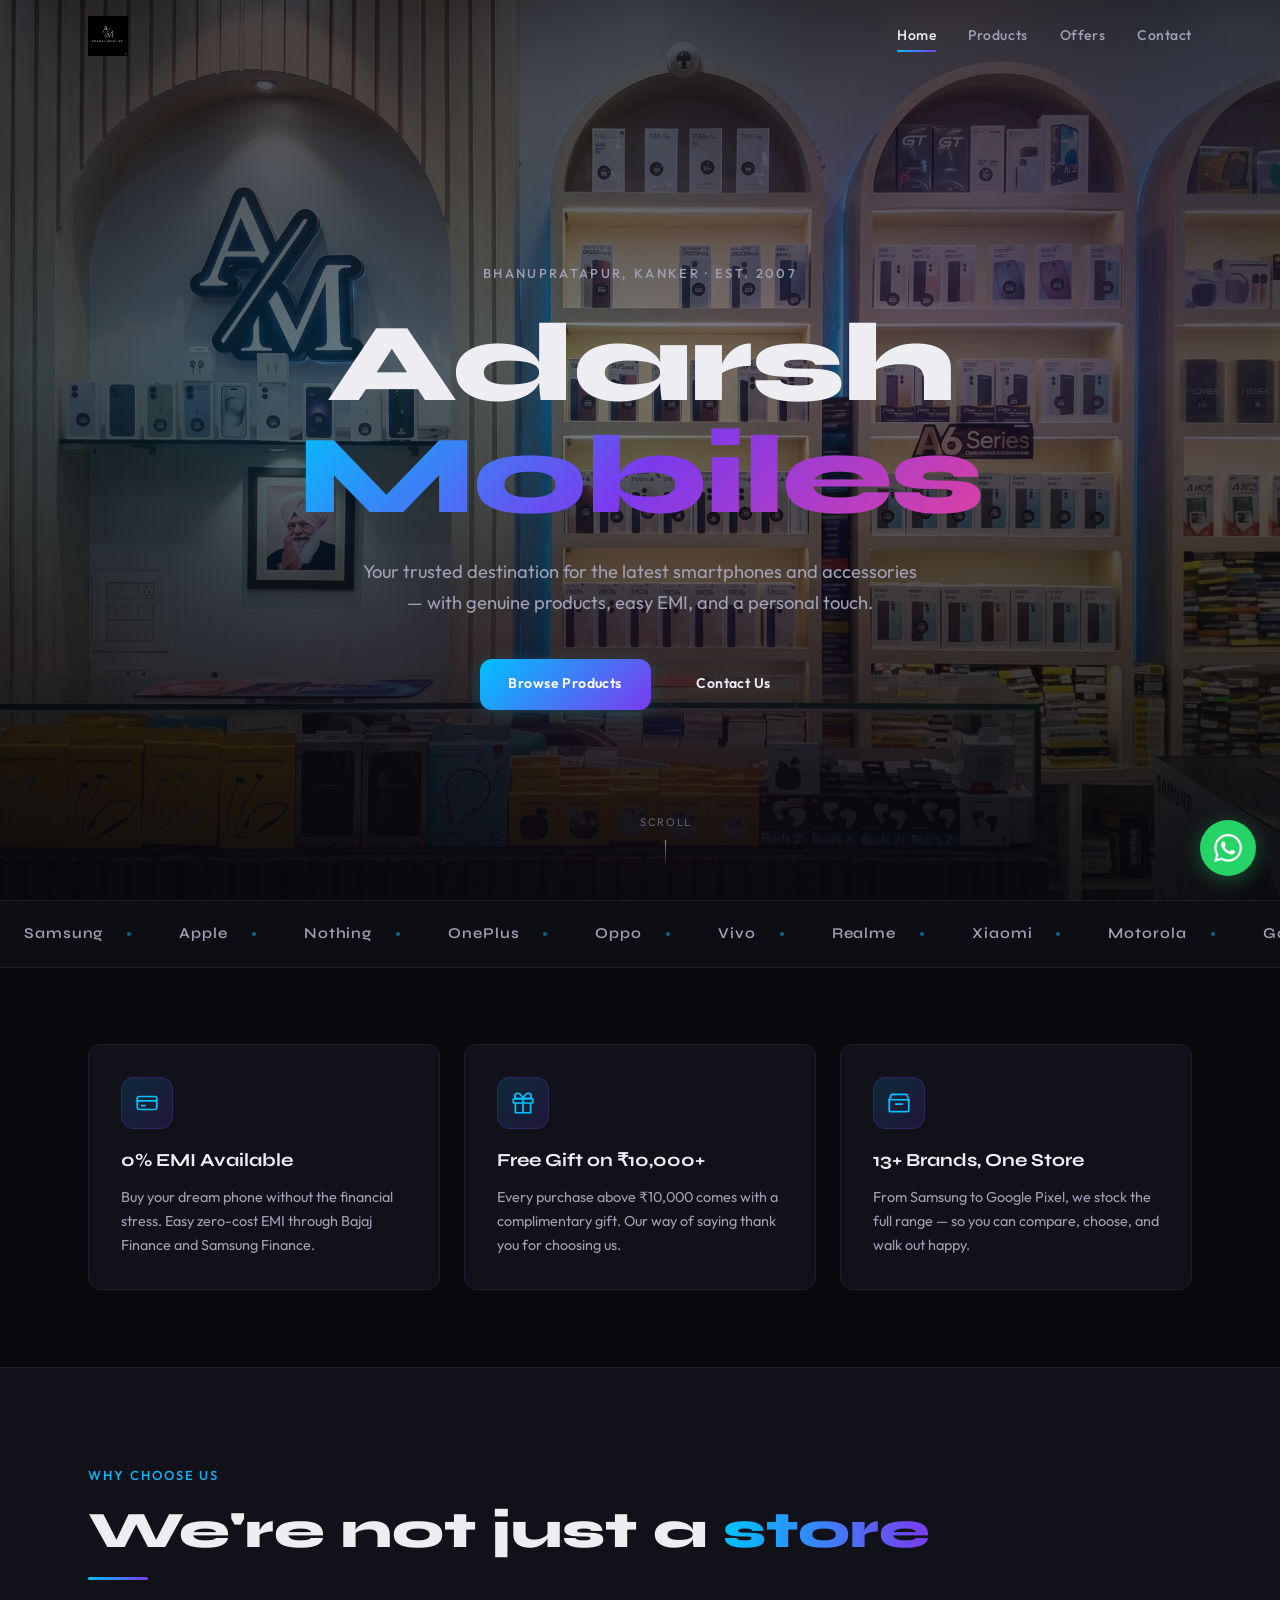
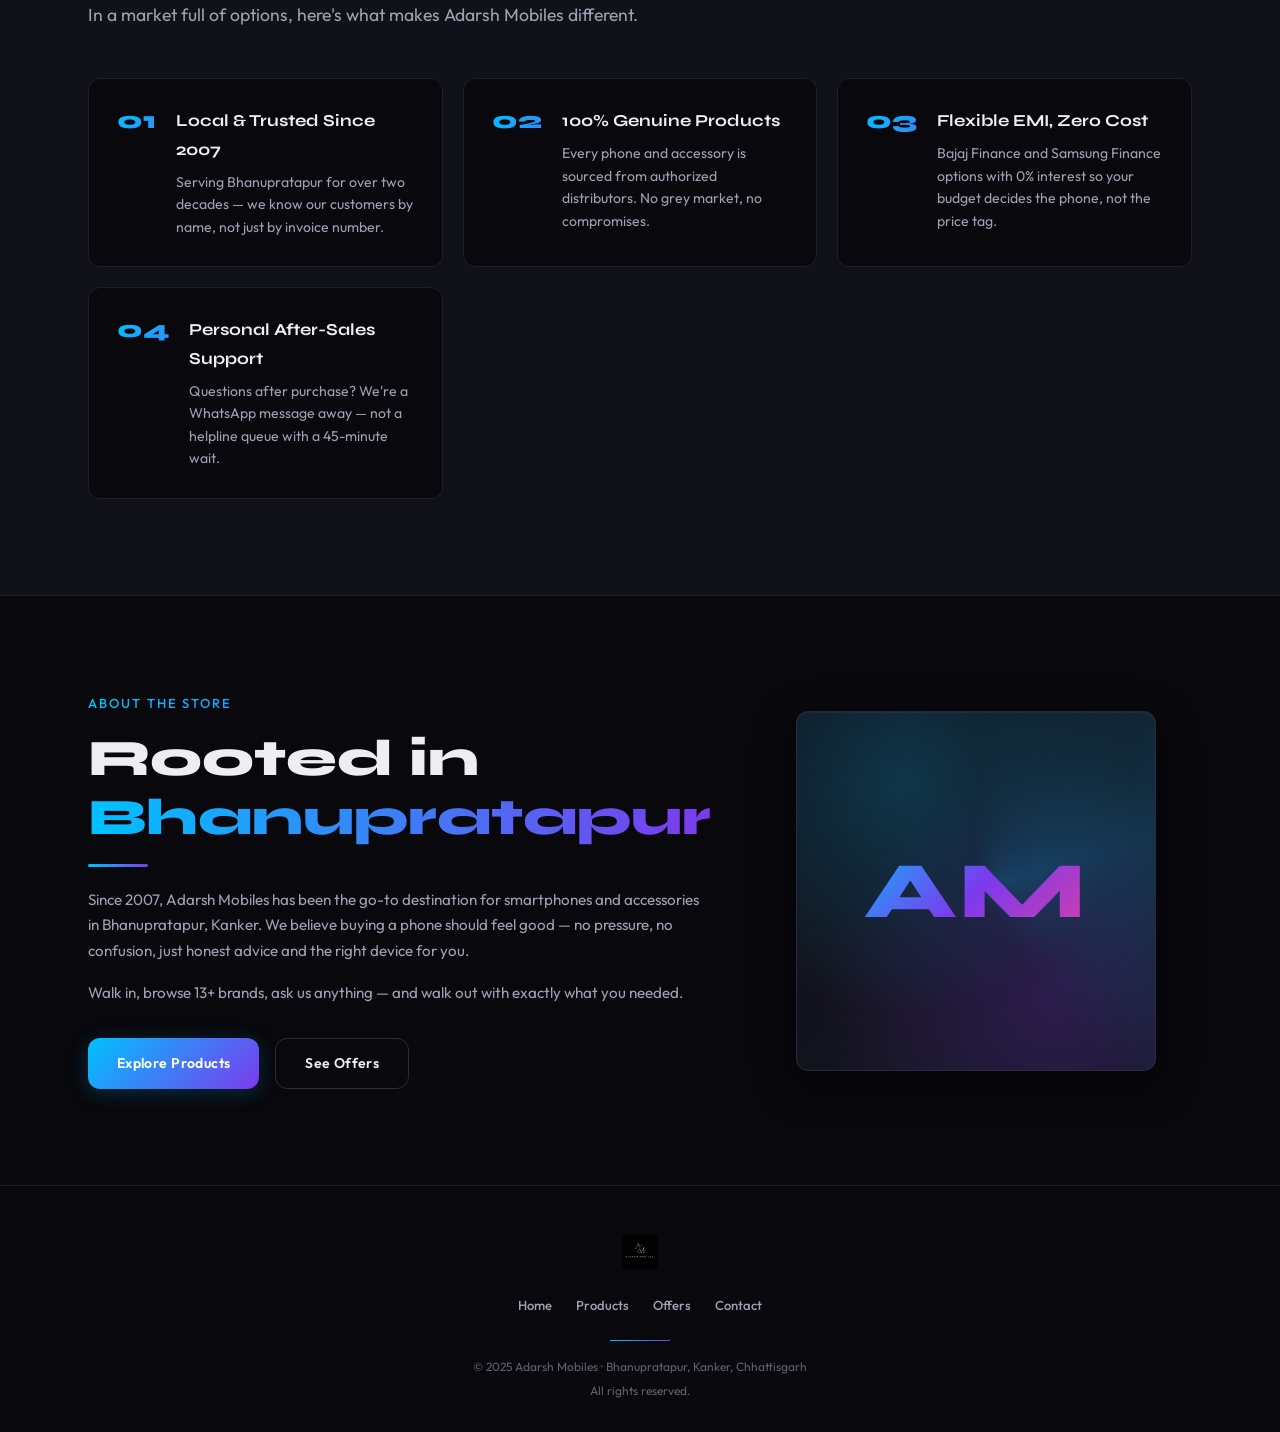
==== commit 04f824c0: "Add files via upload" ====
--- a/index.html
+++ b/index.html
@@ -31,8 +31,7 @@
 <!-- HERO -->
 <section class="hero">
   <div class="hero-bg">
-    <!-- Replace src below with actual shop photo when available -->
-    <!-- <img class="hero-bg-img" src="assets/shop.jpg" alt="Adarsh Mobiles Store" /> -->
+    <img class="hero-bg-img" src="assets/shop.jpg" alt="Adarsh Mobiles Store" />
     <div class="hero-bg-placeholder">
       <div class="hero-bg-pattern"></div>
     </div>
--- a/styles.css
+++ b/styles.css
@@ -268,10 +268,13 @@
 }
 
 .hero-bg-img {
+  position: absolute;
+  inset: 0;
   width: 100%;
   height: 100%;
   object-fit: cover;
   animation: kenBurns 25s ease-in-out infinite alternate;
+  z-index: 0;
 }
 
 @keyframes kenBurns {
@@ -280,34 +283,25 @@
 }
 
 .hero-bg-placeholder {
+  position: absolute;
+  inset: 0;
   width: 100%; height: 100%;
   background: transparent;
-  position: relative;
   overflow: hidden;
+  z-index: 0;
+  pointer-events: none;
 }
 
 .hero-bg-pattern {
   position: absolute;
   inset: 0;
   background:
-    radial-gradient(ellipse 70% 55% at 18% 45%, rgba(0, 194, 255, 0.22), transparent 60%),
-    radial-gradient(ellipse 65% 60% at 82% 28%, rgba(124, 58, 237, 0.22), transparent 60%),
-    radial-gradient(ellipse 55% 55% at 50% 85%, rgba(224, 64, 160, 0.18), transparent 60%);
+    radial-gradient(ellipse 70% 55% at 18% 45%, rgba(0, 194, 255, 0.28), transparent 60%),
+    radial-gradient(ellipse 65% 60% at 82% 28%, rgba(124, 58, 237, 0.28), transparent 60%),
+    radial-gradient(ellipse 55% 55% at 50% 85%, rgba(224, 64, 160, 0.22), transparent 60%);
   animation: patternDrift 20s ease-in-out infinite alternate;
+  mix-blend-mode: screen;
   filter: blur(8px);
-}
-
-.hero-bg-placeholder::after {
-  content: '';
-  position: absolute;
-  inset: 0;
-  background-image:
-    linear-gradient(rgba(255, 255, 255, 0.04) 1px, transparent 1px),
-    linear-gradient(90deg, rgba(255, 255, 255, 0.04) 1px, transparent 1px);
-  background-size: 48px 48px;
-  -webkit-mask: radial-gradient(ellipse at center, #000 20%, transparent 75%);
-          mask: radial-gradient(ellipse at center, #000 20%, transparent 75%);
-  pointer-events: none;
 }
 
 @keyframes patternDrift {
@@ -320,7 +314,8 @@
   inset: 0;
   z-index: 1;
   background:
-    linear-gradient(180deg, rgba(8,8,13,0.4) 0%, rgba(8,8,13,0.2) 40%, rgba(8,8,13,0.7) 100%);
+    linear-gradient(180deg, rgba(8,8,13,0.55) 0%, rgba(8,8,13,0.35) 40%, rgba(8,8,13,0.85) 100%),
+    radial-gradient(ellipse at center, rgba(8,8,13,0.15) 0%, rgba(8,8,13,0.55) 100%);
 }
 
 .hero-content {
